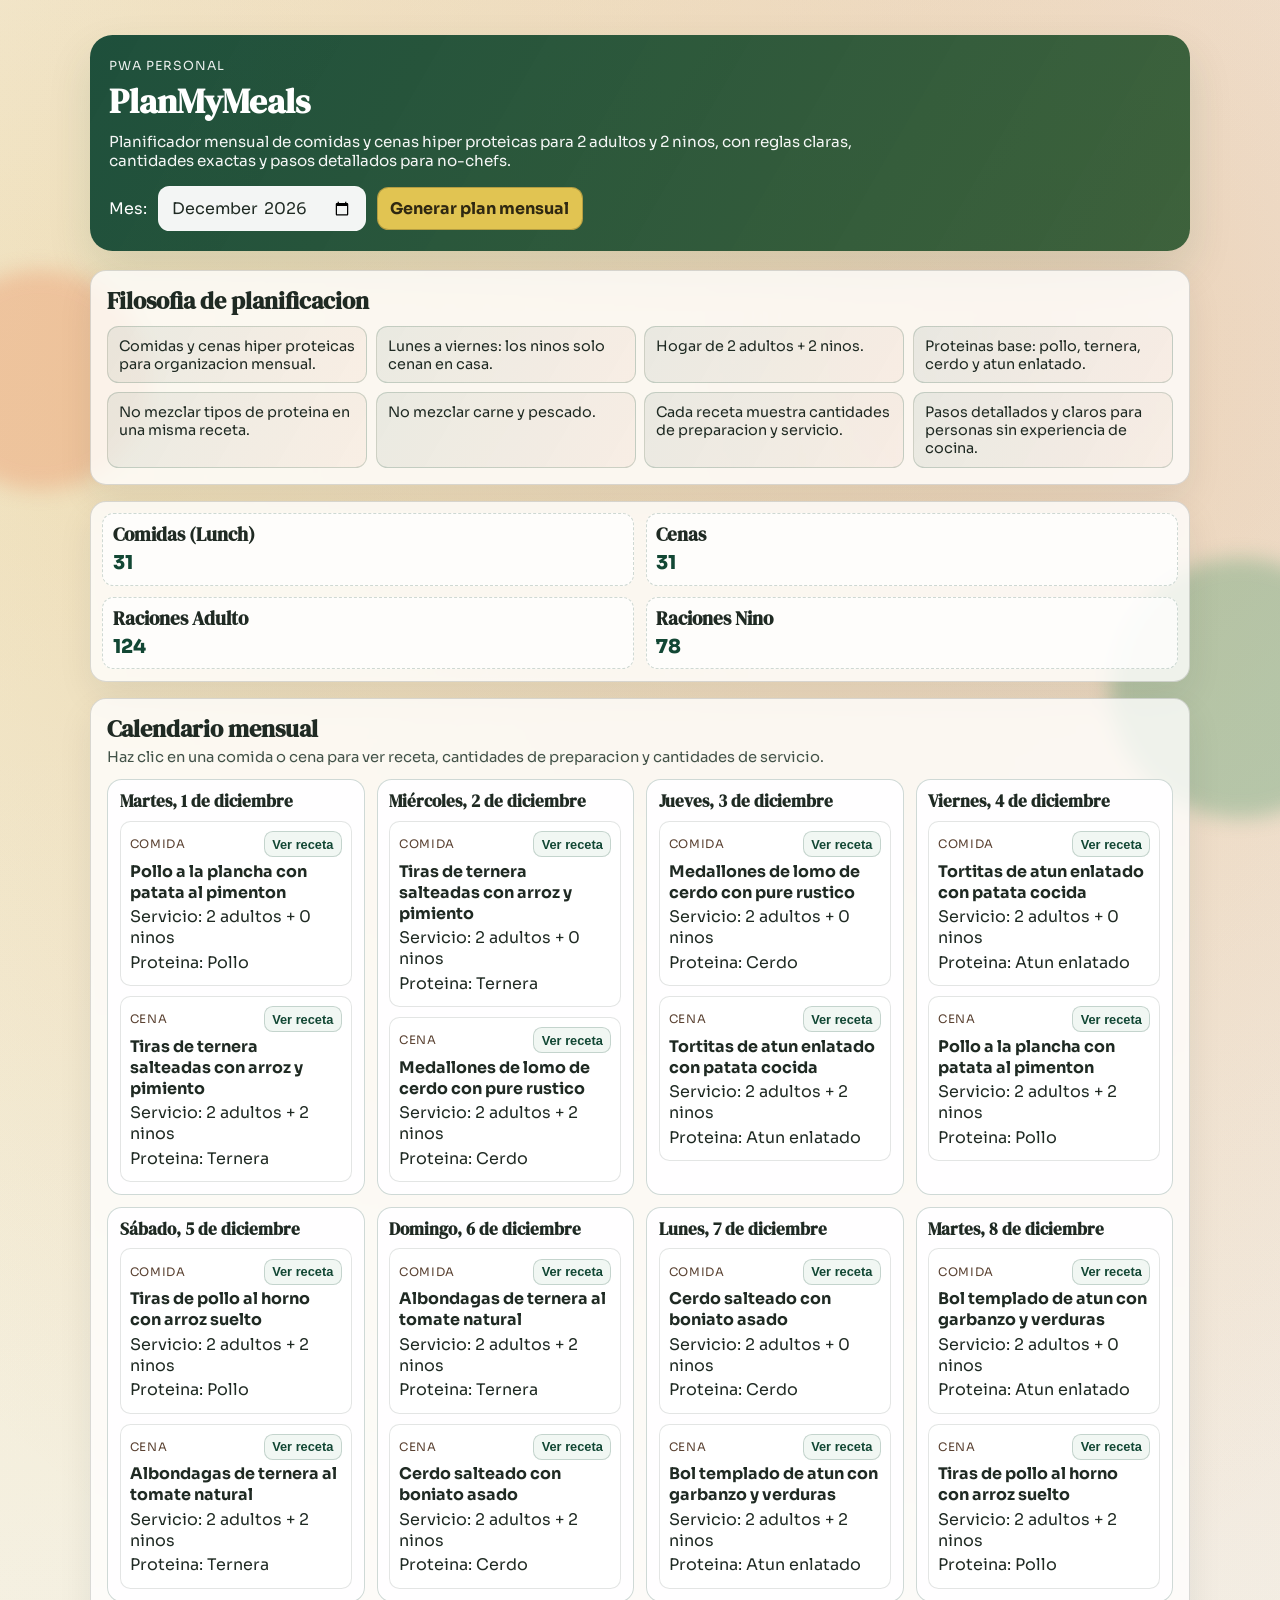
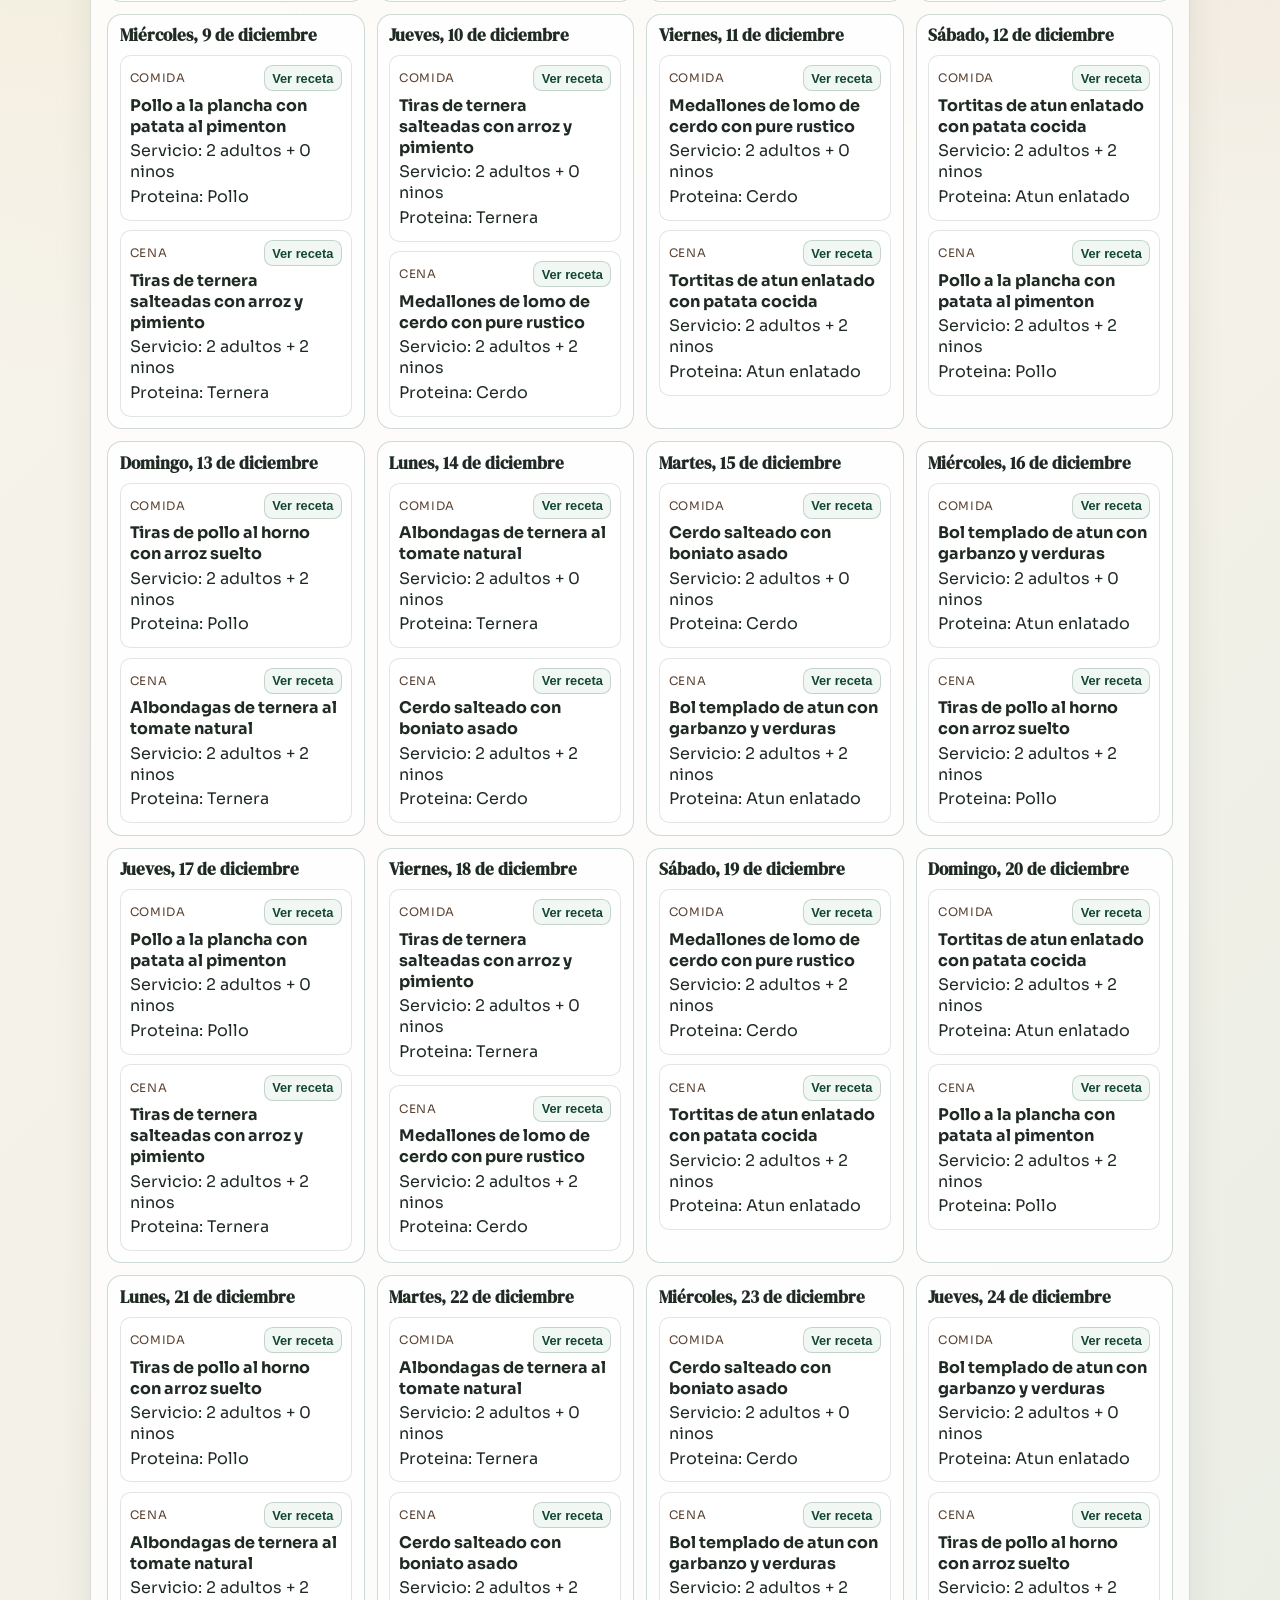
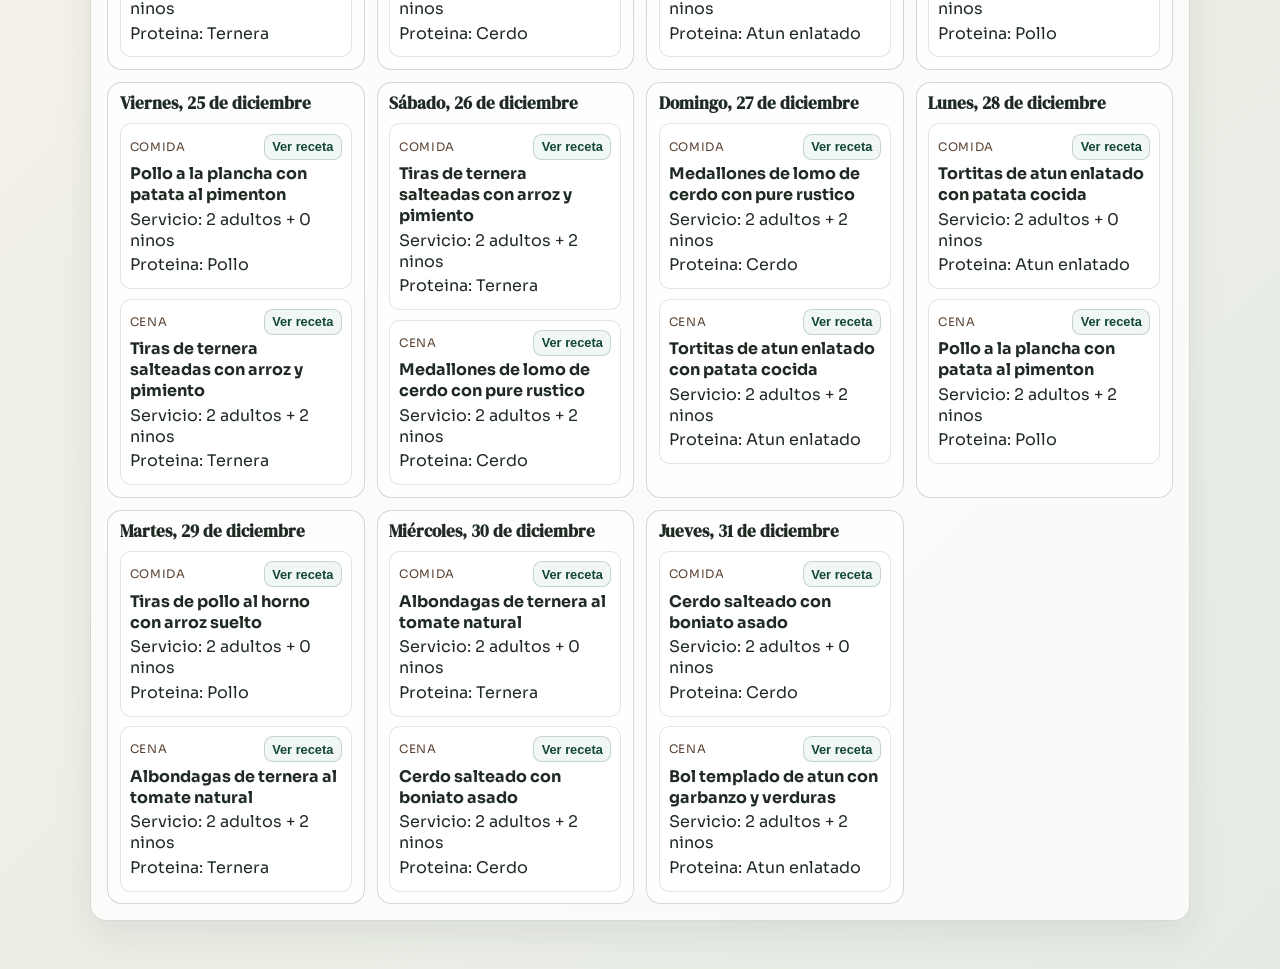
==== index.html @ d3006b4b "Initial commit: PlanMyMeals PWA" ====
<!doctype html>
<html lang="es">
  <head>
    <meta charset="UTF-8" />
    <meta name="viewport" content="width=device-width, initial-scale=1.0" />
    <meta name="theme-color" content="#124734" />
    <meta
      name="description"
      content="PlanMyMeals organiza tus comidas y cenas hiper proteicas del mes para 2 adultos y 2 ninos, con cantidades y pasos faciles de seguir."
    />
    <title>PlanMyMeals</title>
    <link rel="manifest" href="manifest.webmanifest" />
    <link rel="stylesheet" href="styles.css" />
  </head>
  <body>
    <div class="bg-orb orb-1" aria-hidden="true"></div>
    <div class="bg-orb orb-2" aria-hidden="true"></div>

    <header class="hero">
      <p class="eyebrow">PWA Personal</p>
      <h1>PlanMyMeals</h1>
      <p class="hero-subtitle">
        Planificador mensual de comidas y cenas hiper proteicas para 2 adultos y 2 ninos, con reglas claras,
        cantidades exactas y pasos detallados para no-chefs.
      </p>

      <div class="controls" aria-label="Controles de planificacion">
        <label for="monthPicker">Mes:</label>
        <input id="monthPicker" type="month" />
        <button id="generateBtn" type="button">Generar plan mensual</button>
        <button id="installBtn" type="button" class="ghost" hidden>Instalar app</button>
      </div>
    </header>

    <main>
      <section class="philosophy" aria-labelledby="philosophyTitle">
        <h2 id="philosophyTitle">Filosofia de planificacion</h2>
        <div class="pill-grid" id="rulePills"></div>
      </section>

      <section class="stats" aria-label="Resumen del mes">
        <article>
          <h3>Comidas (Lunch)</h3>
          <p id="lunchCount">0</p>
        </article>
        <article>
          <h3>Cenas</h3>
          <p id="dinnerCount">0</p>
        </article>
        <article>
          <h3>Raciones Adulto</h3>
          <p id="adultServings">0</p>
        </article>
        <article>
          <h3>Raciones Nino</h3>
          <p id="kidServings">0</p>
        </article>
      </section>

      <section aria-labelledby="calendarTitle">
        <div class="section-heading">
          <h2 id="calendarTitle">Calendario mensual</h2>
          <p>Haz clic en una comida o cena para ver receta, cantidades de preparacion y cantidades de servicio.</p>
        </div>
        <div id="calendar" class="calendar" role="list"></div>
      </section>
    </main>

    <dialog id="recipeDialog">
      <article>
        <button id="closeDialog" class="close-btn" type="button" aria-label="Cerrar detalle">x</button>
        <p id="dialogMealTag" class="eyebrow"></p>
        <h3 id="dialogTitle"></h3>
        <p id="dialogMeta"></p>

        <section>
          <h4>Cantidades de preparacion</h4>
          <ul id="prepList"></ul>
        </section>

        <section>
          <h4>Cantidades de servicio</h4>
          <ul id="serviceList"></ul>
        </section>

        <section>
          <h4>Procedimiento paso a paso (no-chef friendly)</h4>
          <ol id="stepsList"></ol>
        </section>
      </article>
    </dialog>

    <noscript>Necesitas activar JavaScript para usar PlanMyMeals.</noscript>
    <script src="app.js" defer></script>
  </body>
</html>
---- styles.css ----
@import url("https://fonts.googleapis.com/css2?family=DM+Serif+Display:ital@0;1&family=Sora:wght@400;600;700;800&display=swap");

:root {
  --bg: #f4f1e8;
  --surface: rgba(255, 255, 255, 0.78);
  --ink: #1f2a23;
  --ink-soft: #425248;
  --brand: #124734;
  --brand-2: #c65a26;
  --accent: #e1c452;
  --line: rgba(31, 42, 35, 0.16);
  --shadow: 0 20px 45px rgba(18, 71, 52, 0.12);
}

* {
  box-sizing: border-box;
}

html,
body {
  margin: 0;
  min-height: 100%;
}

body {
  font-family: "Sora", "Segoe UI", sans-serif;
  color: var(--ink);
  background:
    radial-gradient(circle at 10% 10%, rgba(225, 196, 82, 0.26), transparent 40%),
    radial-gradient(circle at 80% 8%, rgba(198, 90, 38, 0.2), transparent 38%),
    linear-gradient(135deg, #f8f5ee 0%, var(--bg) 55%, #e5ece4 100%);
  padding: 2.2rem 1rem 3rem;
}

.bg-orb {
  position: fixed;
  border-radius: 999px;
  filter: blur(10px);
  z-index: -1;
  opacity: 0.35;
  animation: drift 12s ease-in-out infinite alternate;
}

.orb-1 {
  width: 220px;
  height: 220px;
  left: -70px;
  top: 30%;
  background: #ec8c5f;
}

.orb-2 {
  width: 260px;
  height: 260px;
  right: -90px;
  top: 62%;
  background: #4f9a6e;
  animation-delay: 1.5s;
}

@keyframes drift {
  from {
    transform: translateY(-8px) scale(0.98);
  }

  to {
    transform: translateY(8px) scale(1.03);
  }
}

.hero,
main {
  width: min(1100px, 96vw);
  margin: 0 auto;
}

.hero {
  background: linear-gradient(120deg, rgba(18, 71, 52, 0.95), rgba(42, 85, 45, 0.9));
  color: #fff;
  border-radius: 1.4rem;
  padding: 1.4rem 1.2rem 1.2rem;
  box-shadow: var(--shadow);
  transform: translateY(0);
  animation: reveal 550ms ease-out;
}

@keyframes reveal {
  from {
    opacity: 0;
    transform: translateY(10px);
  }

  to {
    opacity: 1;
    transform: translateY(0);
  }
}

.eyebrow {
  font-size: 0.78rem;
  text-transform: uppercase;
  letter-spacing: 0.08em;
  margin: 0 0 0.5rem;
  opacity: 0.9;
}

h1,
h2,
h3,
h4 {
  font-family: "DM Serif Display", Georgia, serif;
  line-height: 1.15;
  margin: 0;
}

h1 {
  font-size: clamp(1.8rem, 2.7vw, 2.7rem);
}

.hero-subtitle {
  max-width: 70ch;
  margin: 0.65rem 0 0;
  color: rgba(255, 255, 255, 0.95);
  font-size: 0.95rem;
}

.controls {
  margin-top: 1rem;
  display: flex;
  flex-wrap: wrap;
  gap: 0.65rem;
  align-items: center;
}

.controls input,
.controls button {
  border-radius: 0.72rem;
  border: 1px solid rgba(255, 255, 255, 0.18);
  padding: 0.65rem 0.8rem;
  font: inherit;
}

.controls input {
  background: rgba(255, 255, 255, 0.95);
  color: var(--ink);
}

button {
  cursor: pointer;
}

.controls button {
  background: var(--accent);
  color: #2f2811;
  border-color: rgba(47, 40, 17, 0.25);
  font-weight: 700;
}

.controls .ghost {
  background: transparent;
  color: #fff;
  border-color: rgba(255, 255, 255, 0.45);
}

main {
  margin-top: 1.2rem;
  display: grid;
  gap: 1rem;
}

.philosophy,
.stats,
section[aria-labelledby="calendarTitle"] {
  background: var(--surface);
  backdrop-filter: blur(2px);
  border: 1px solid var(--line);
  border-radius: 1rem;
  box-shadow: 0 14px 35px rgba(31, 42, 35, 0.08);
}

.philosophy,
section[aria-labelledby="calendarTitle"] {
  padding: 1rem;
}

.pill-grid {
  margin-top: 0.7rem;
  display: grid;
  grid-template-columns: repeat(auto-fit, minmax(210px, 1fr));
  gap: 0.55rem;
}

.rule-pill {
  border: 1px solid rgba(18, 71, 52, 0.18);
  background: linear-gradient(120deg, rgba(18, 71, 52, 0.08), rgba(198, 90, 38, 0.06));
  padding: 0.62rem 0.68rem;
  border-radius: 0.72rem;
  font-size: 0.9rem;
}

.stats {
  padding: 0.7rem;
  display: grid;
  gap: 0.7rem;
  grid-template-columns: repeat(2, minmax(0, 1fr));
}

.stats article {
  border: 1px dashed rgba(18, 71, 52, 0.2);
  border-radius: 0.72rem;
  padding: 0.6rem;
  background: rgba(255, 255, 255, 0.72);
}

.stats p {
  margin: 0.3rem 0 0;
  font-size: 1.2rem;
  font-weight: 800;
  color: var(--brand);
}

.section-heading {
  display: flex;
  flex-direction: column;
  gap: 0.35rem;
  margin-bottom: 0.85rem;
}

.section-heading p {
  margin: 0;
  color: var(--ink-soft);
  font-size: 0.92rem;
}

.calendar {
  display: grid;
  grid-template-columns: repeat(auto-fit, minmax(230px, 1fr));
  gap: 0.75rem;
}

.day-card {
  border: 1px solid rgba(18, 71, 52, 0.2);
  border-radius: 0.92rem;
  padding: 0.72rem;
  background: #fffeff;
  display: flex;
  flex-direction: column;
  gap: 0.6rem;
  animation: reveal 420ms ease-out;
}

.day-title {
  font-size: 1.05rem;
}

.meal-slot {
  border: 1px solid rgba(31, 42, 35, 0.12);
  background: #fff;
  border-radius: 0.66rem;
  padding: 0.58rem;
}

.meal-slot p {
  margin: 0.22rem 0;
}

.meal-slot .slot-top {
  display: flex;
  justify-content: space-between;
  gap: 0.7rem;
  align-items: center;
}

.meal-slot button {
  border: 1px solid rgba(18, 71, 52, 0.2);
  border-radius: 0.55rem;
  padding: 0.28rem 0.46rem;
  background: #f1f7f3;
  color: var(--brand);
  font-weight: 700;
  font-size: 0.8rem;
}

.meal-badge {
  font-size: 0.73rem;
  text-transform: uppercase;
  letter-spacing: 0.05em;
  color: #5a4232;
}

dialog {
  width: min(760px, 94vw);
  border: 1px solid rgba(18, 71, 52, 0.2);
  border-radius: 1rem;
  padding: 0;
  background: #fffefb;
}

dialog::backdrop {
  background: rgba(20, 22, 21, 0.5);
}

dialog article {
  position: relative;
  padding: 1.1rem;
  max-height: 83vh;
  overflow: auto;
}

.close-btn {
  position: absolute;
  right: 0.8rem;
  top: 0.8rem;
  border: 1px solid rgba(18, 71, 52, 0.3);
  border-radius: 999px;
  width: 2rem;
  height: 2rem;
  background: #f4f7f2;
  color: var(--brand);
  font-weight: 700;
}

#dialogMeta {
  color: var(--ink-soft);
  margin-top: 0.5rem;
}

ul,
ol {
  margin: 0.5rem 0 0;
  padding-left: 1.2rem;
}

li {
  margin: 0.3rem 0;
  line-height: 1.35;
}

@media (max-width: 700px) {
  body {
    padding: 1rem 0.7rem 2rem;
  }

  .stats {
    grid-template-columns: 1fr 1fr;
  }

  .controls {
    gap: 0.5rem;
  }

  .controls input,
  .controls button {
    width: 100%;
  }
}
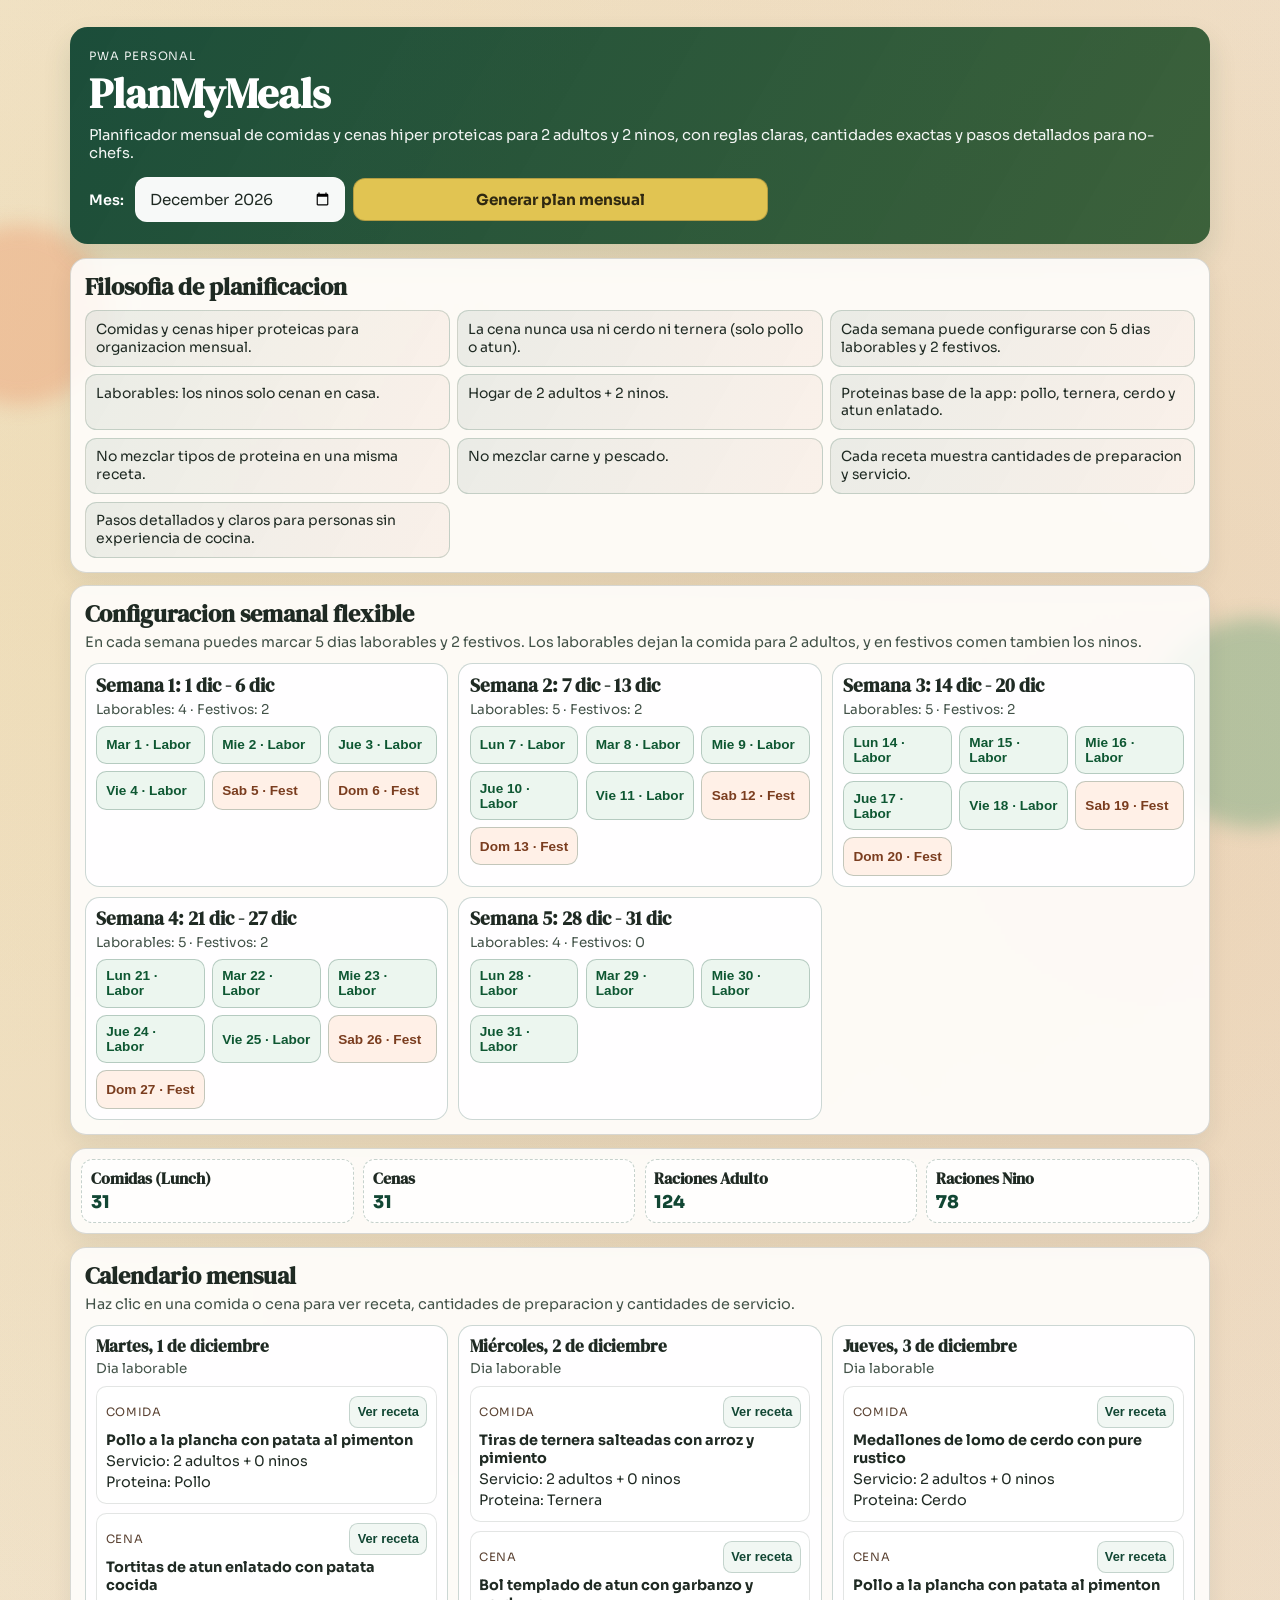
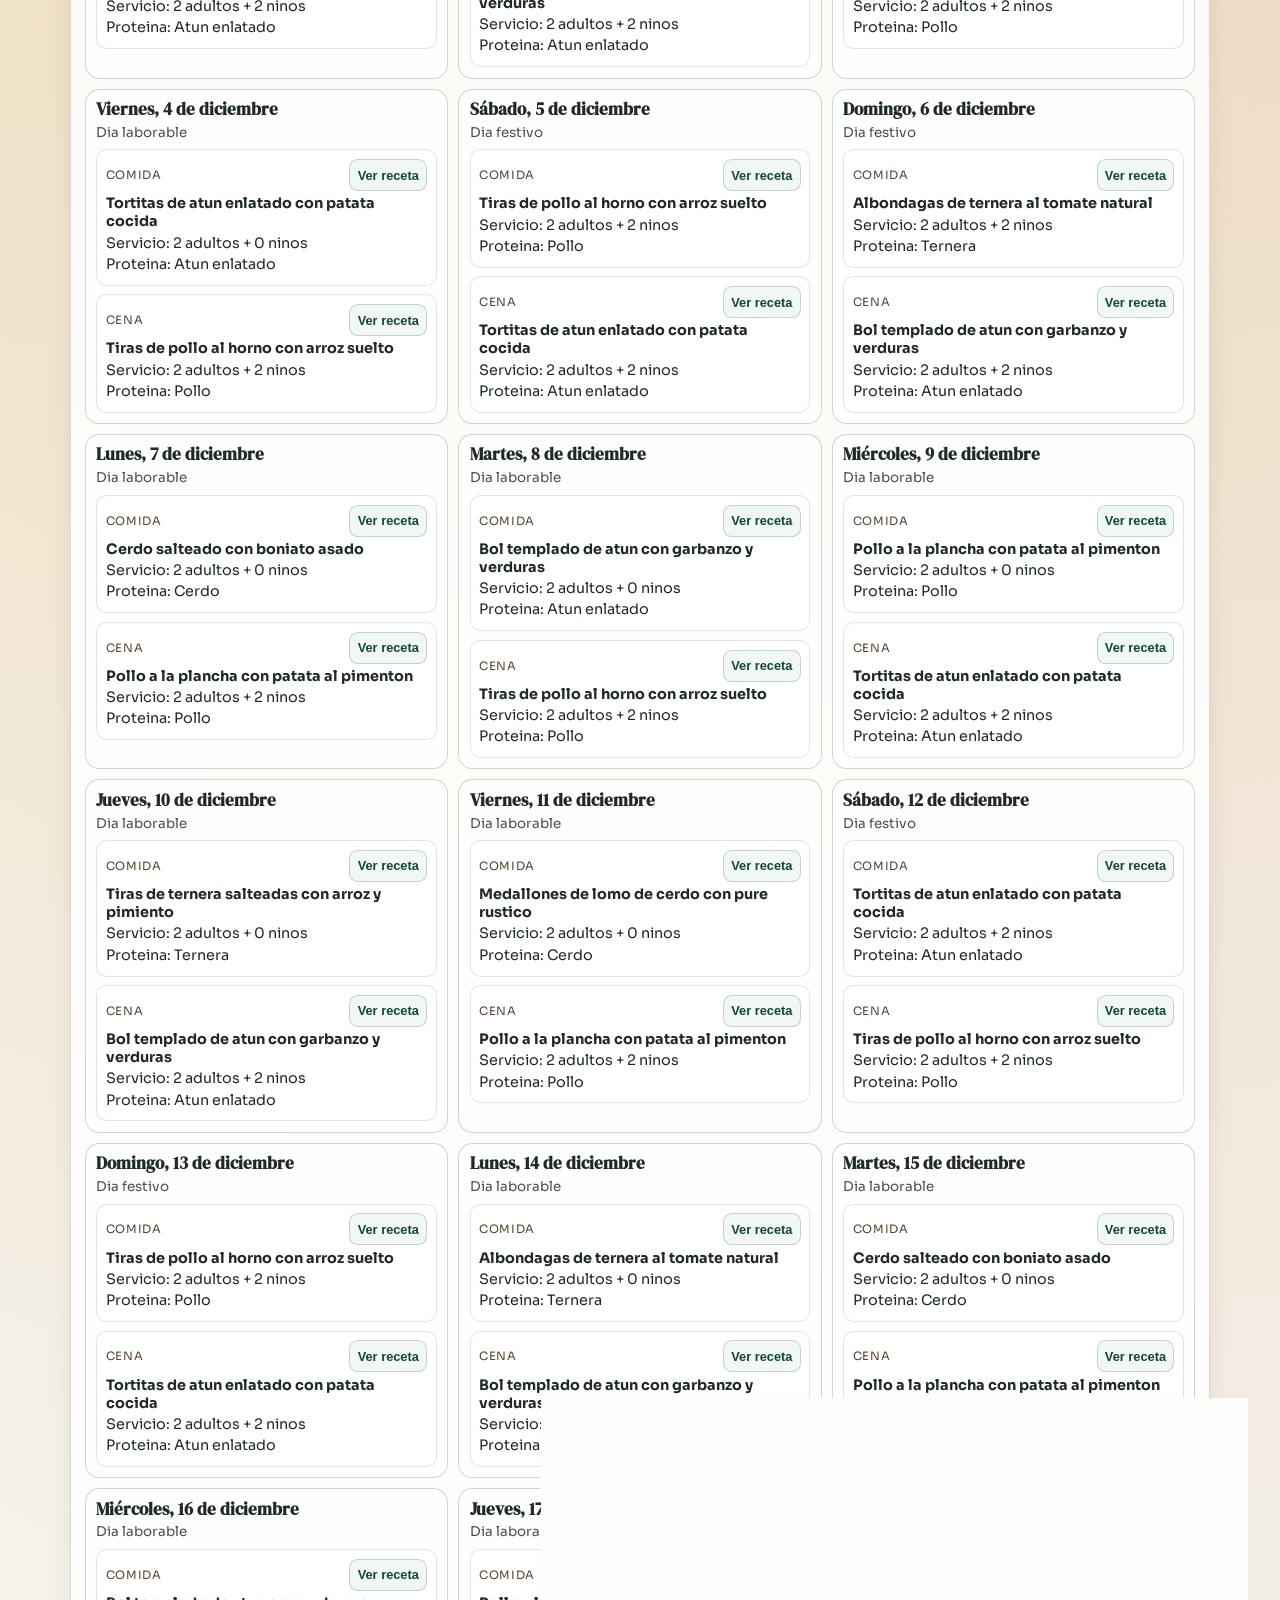
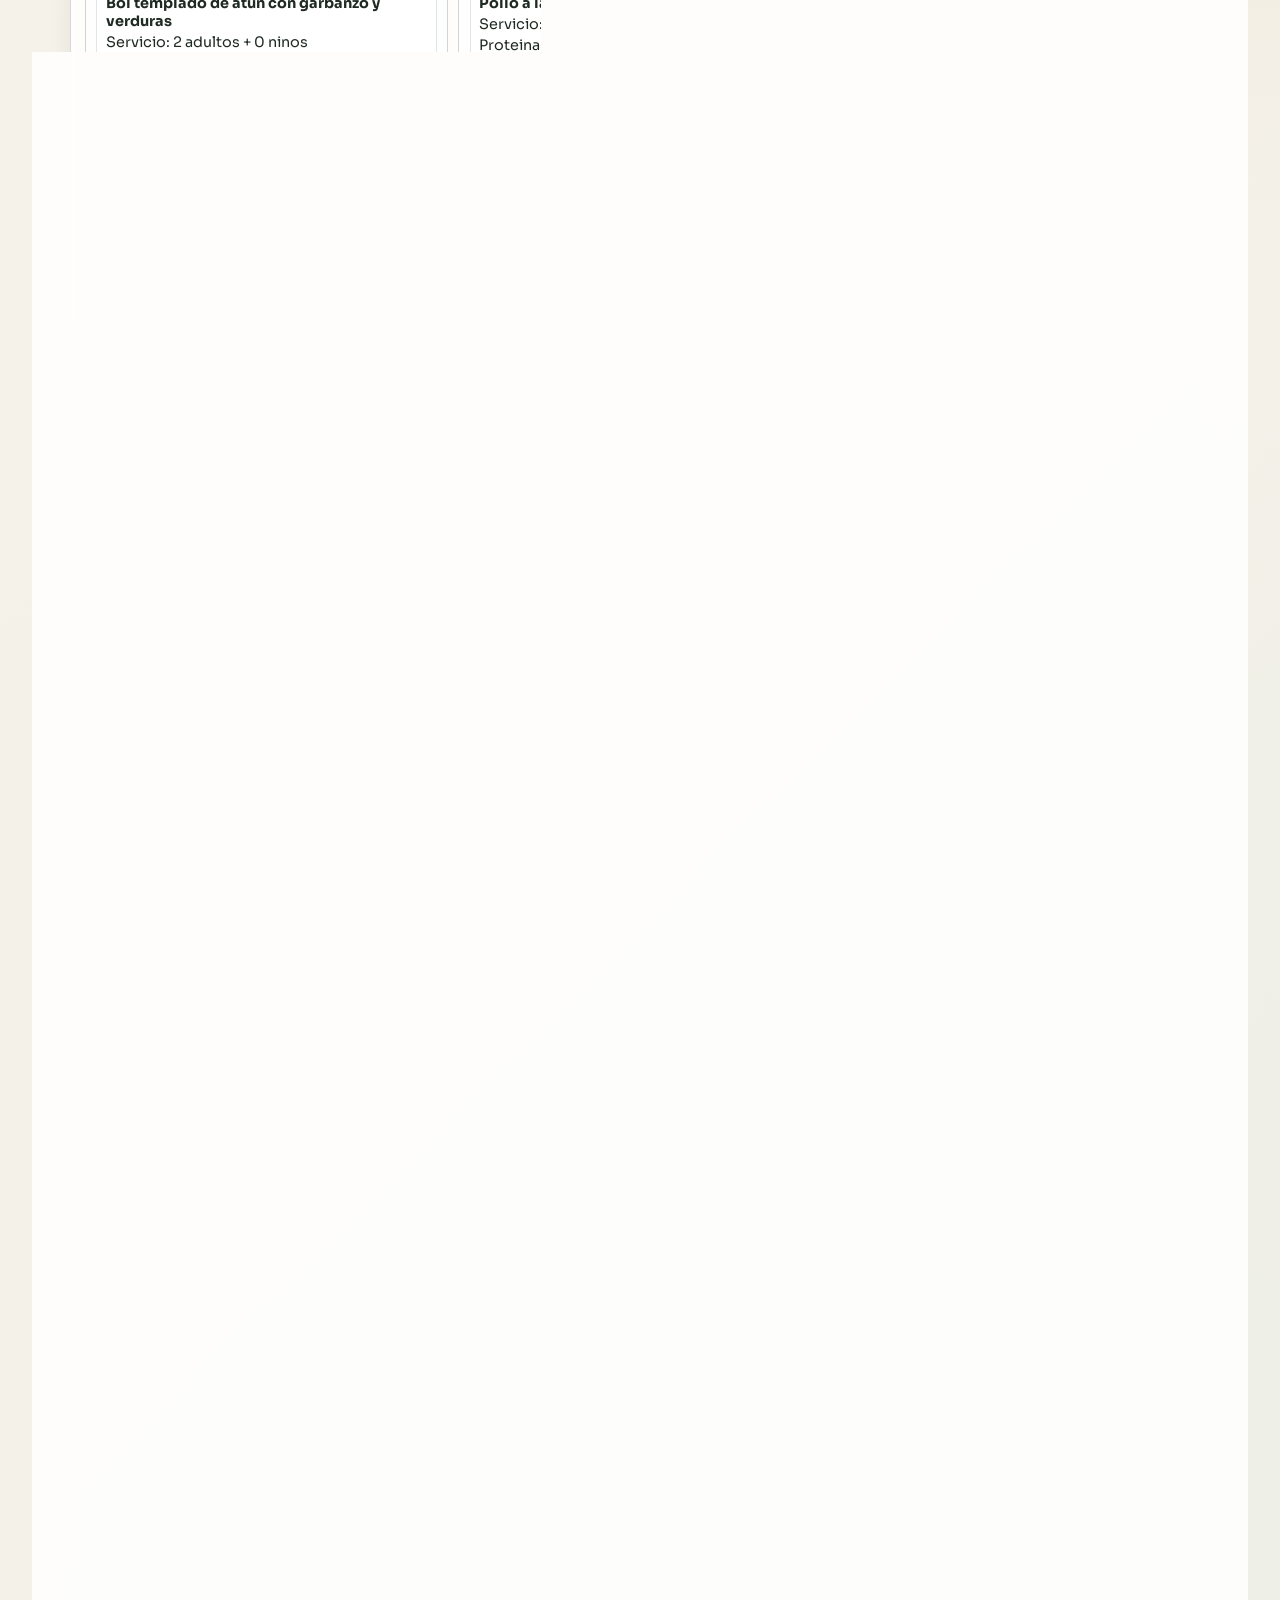
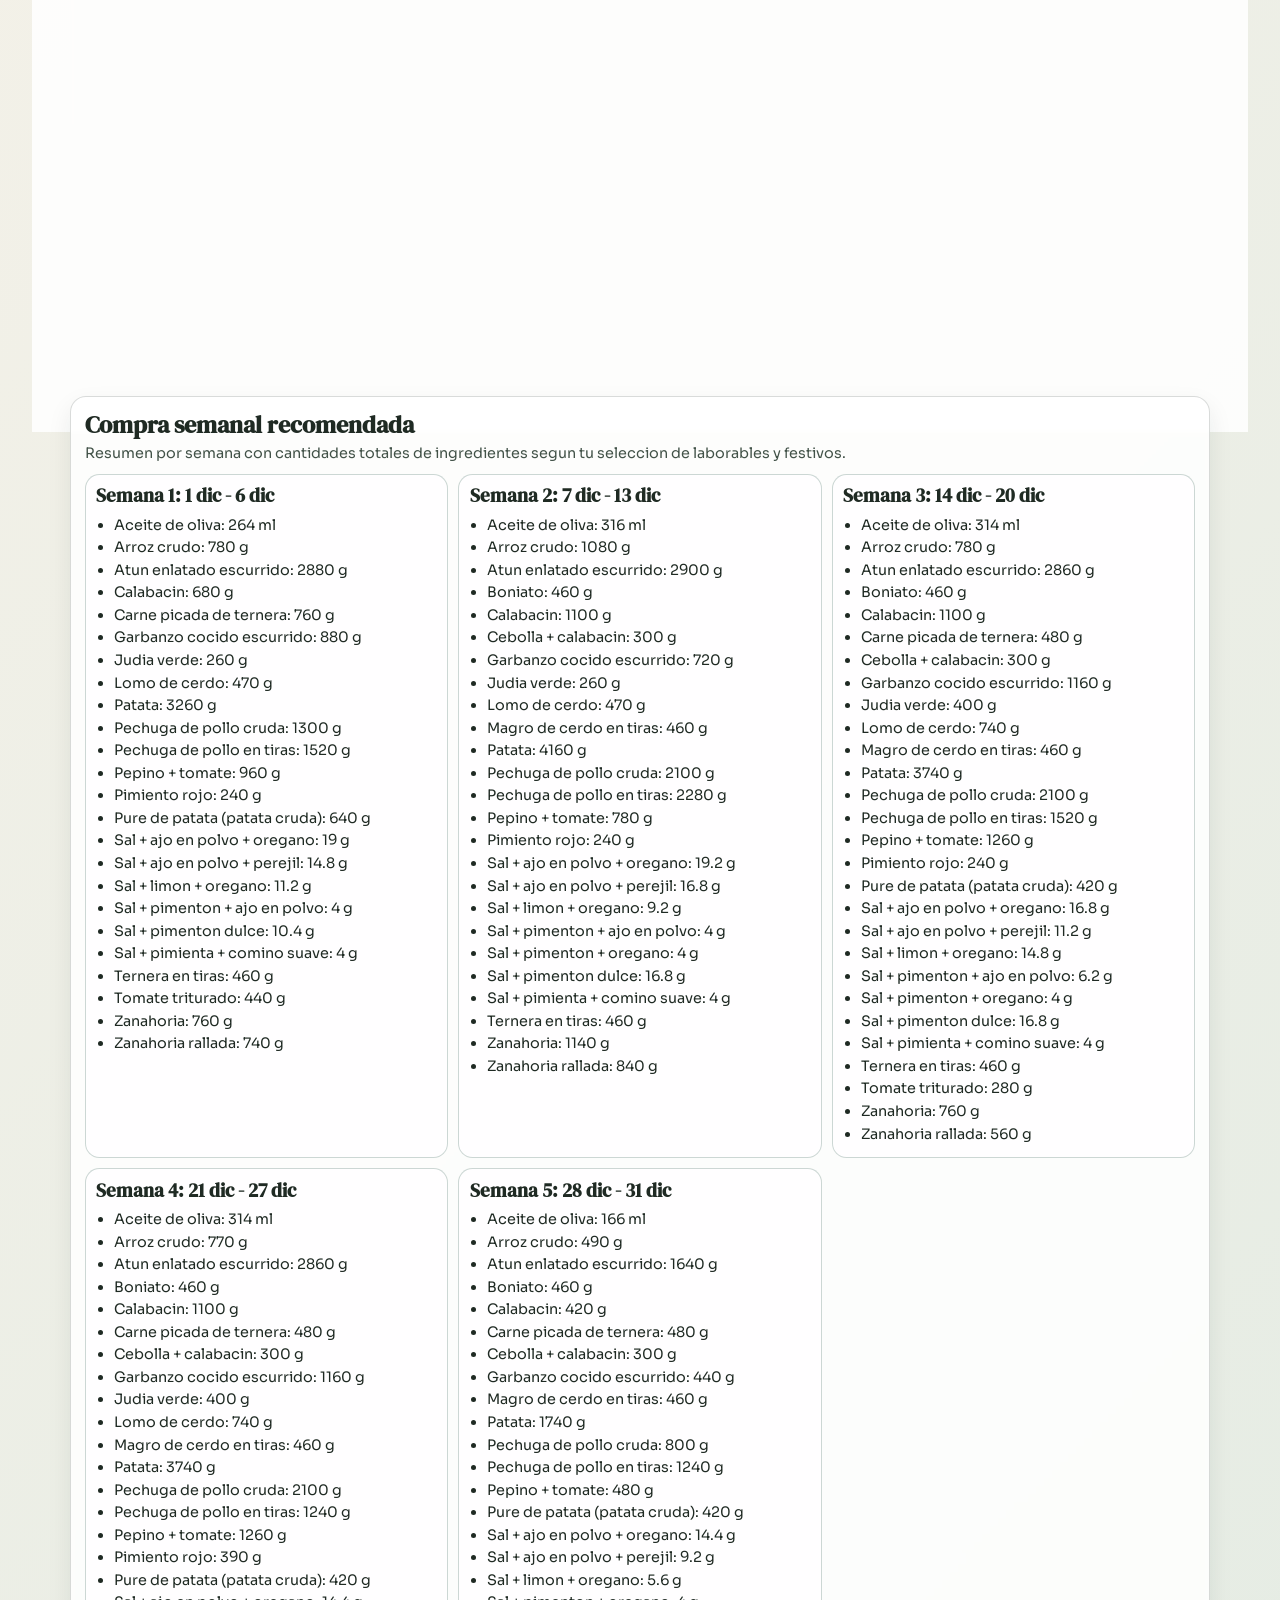
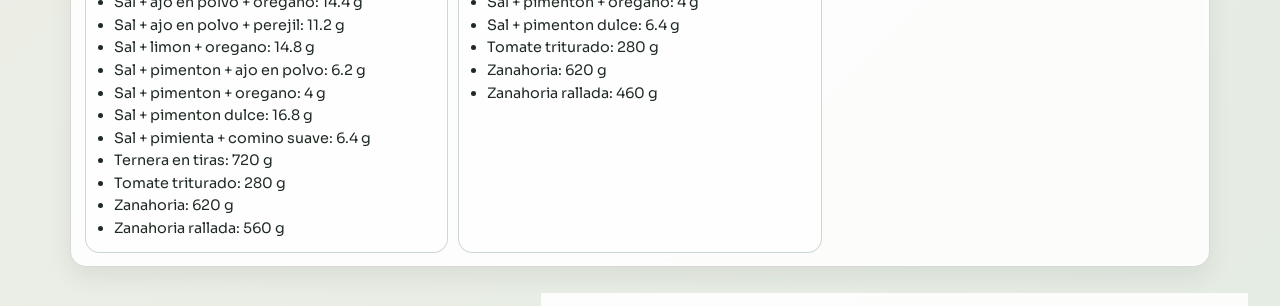
==== commit 22c27d63: "Update planner: dinner restrictions, mobile-first UI, and weekly shopping config" ====
--- a/index.html
+++ b/index.html
@@ -38,6 +38,18 @@
         <div class="pill-grid" id="rulePills"></div>
       </section>
 
+      <section class="week-config" aria-labelledby="weekConfigTitle">
+        <div class="section-heading">
+          <h2 id="weekConfigTitle">Configuracion semanal flexible</h2>
+          <p>
+            En cada semana puedes marcar 5 dias laborables y 2 festivos. Los laborables dejan la comida para
+            2 adultos, y en festivos comen tambien los ninos.
+          </p>
+        </div>
+        <p id="weekConfigWarning" class="warning" hidden></p>
+        <div id="weekConfig" class="week-grid"></div>
+      </section>
+
       <section class="stats" aria-label="Resumen del mes">
         <article>
           <h3>Comidas (Lunch)</h3>
@@ -63,6 +75,16 @@
           <p>Haz clic en una comida o cena para ver receta, cantidades de preparacion y cantidades de servicio.</p>
         </div>
         <div id="calendar" class="calendar" role="list"></div>
+      </section>
+
+      <section class="shopping" aria-labelledby="shoppingTitle">
+        <div class="section-heading">
+          <h2 id="shoppingTitle">Compra semanal recomendada</h2>
+          <p>
+            Resumen por semana con cantidades totales de ingredientes segun tu seleccion de laborables y festivos.
+          </p>
+        </div>
+        <div id="shoppingWeeks" class="shopping-grid"></div>
       </section>
     </main>
 
--- a/styles.css
+++ b/styles.css
@@ -2,14 +2,15 @@
 
 :root {
   --bg: #f4f1e8;
-  --surface: rgba(255, 255, 255, 0.78);
+  --surface: rgba(255, 255, 255, 0.86);
   --ink: #1f2a23;
   --ink-soft: #425248;
   --brand: #124734;
   --brand-2: #c65a26;
   --accent: #e1c452;
-  --line: rgba(31, 42, 35, 0.16);
-  --shadow: 0 20px 45px rgba(18, 71, 52, 0.12);
+  --line: rgba(31, 42, 35, 0.17);
+  --shadow: 0 14px 28px rgba(18, 71, 52, 0.14);
+  --radius: 1rem;
 }
 
 * {
@@ -26,10 +27,10 @@
   font-family: "Sora", "Segoe UI", sans-serif;
   color: var(--ink);
   background:
-    radial-gradient(circle at 10% 10%, rgba(225, 196, 82, 0.26), transparent 40%),
-    radial-gradient(circle at 80% 8%, rgba(198, 90, 38, 0.2), transparent 38%),
-    linear-gradient(135deg, #f8f5ee 0%, var(--bg) 55%, #e5ece4 100%);
-  padding: 2.2rem 1rem 3rem;
+    radial-gradient(circle at 8% 8%, rgba(225, 196, 82, 0.24), transparent 40%),
+    radial-gradient(circle at 90% 12%, rgba(198, 90, 38, 0.18), transparent 44%),
+    linear-gradient(135deg, #f8f5ee 0%, var(--bg) 56%, #e5ece4 100%);
+  padding: 0.7rem 0.65rem 1.2rem;
 }
 
 .bg-orb {
@@ -38,24 +39,24 @@
   filter: blur(10px);
   z-index: -1;
   opacity: 0.35;
-  animation: drift 12s ease-in-out infinite alternate;
+  animation: drift 11s ease-in-out infinite alternate;
 }
 
 .orb-1 {
-  width: 220px;
-  height: 220px;
+  width: 180px;
+  height: 180px;
   left: -70px;
-  top: 30%;
+  top: 25%;
   background: #ec8c5f;
 }
 
 .orb-2 {
-  width: 260px;
-  height: 260px;
-  right: -90px;
-  top: 62%;
+  width: 210px;
+  height: 210px;
+  right: -80px;
+  bottom: 8%;
   background: #4f9a6e;
-  animation-delay: 1.5s;
+  animation-delay: 1.2s;
 }
 
 @keyframes drift {
@@ -70,24 +71,23 @@
 
 .hero,
 main {
-  width: min(1100px, 96vw);
+  width: min(1140px, 100%);
   margin: 0 auto;
 }
 
 .hero {
-  background: linear-gradient(120deg, rgba(18, 71, 52, 0.95), rgba(42, 85, 45, 0.9));
+  background: linear-gradient(120deg, rgba(18, 71, 52, 0.96), rgba(42, 85, 45, 0.91));
   color: #fff;
-  border-radius: 1.4rem;
-  padding: 1.4rem 1.2rem 1.2rem;
+  border-radius: 1.1rem;
+  padding: 1rem 0.85rem;
   box-shadow: var(--shadow);
-  transform: translateY(0);
-  animation: reveal 550ms ease-out;
+  animation: reveal 460ms ease-out;
 }
 
 @keyframes reveal {
   from {
     opacity: 0;
-    transform: translateY(10px);
+    transform: translateY(8px);
   }
 
   to {
@@ -97,10 +97,10 @@
 }
 
 .eyebrow {
-  font-size: 0.78rem;
+  font-size: 0.72rem;
   text-transform: uppercase;
   letter-spacing: 0.08em;
-  margin: 0 0 0.5rem;
+  margin: 0 0 0.45rem;
   opacity: 0.9;
 }
 
@@ -114,34 +114,40 @@
 }
 
 h1 {
-  font-size: clamp(1.8rem, 2.7vw, 2.7rem);
+  font-size: clamp(1.8rem, 8vw, 2.6rem);
 }
 
 .hero-subtitle {
-  max-width: 70ch;
-  margin: 0.65rem 0 0;
+  margin: 0.52rem 0 0;
   color: rgba(255, 255, 255, 0.95);
-  font-size: 0.95rem;
+  font-size: 0.92rem;
 }
 
 .controls {
-  margin-top: 1rem;
-  display: flex;
-  flex-wrap: wrap;
-  gap: 0.65rem;
-  align-items: center;
+  margin-top: 0.95rem;
+  display: grid;
+  grid-template-columns: 1fr;
+  gap: 0.5rem;
+}
+
+.controls label {
+  font-weight: 600;
+  font-size: 0.9rem;
 }
 
 .controls input,
 .controls button {
-  border-radius: 0.72rem;
-  border: 1px solid rgba(255, 255, 255, 0.18);
-  padding: 0.65rem 0.8rem;
+  width: 100%;
+  min-height: 2.8rem;
+  border-radius: 0.75rem;
+  border: 1px solid rgba(255, 255, 255, 0.2);
+  padding: 0.68rem 0.78rem;
   font: inherit;
+  font-size: 0.95rem;
 }
 
 .controls input {
-  background: rgba(255, 255, 255, 0.95);
+  background: rgba(255, 255, 255, 0.97);
   color: var(--ink);
 }
 
@@ -163,58 +169,67 @@
 }
 
 main {
-  margin-top: 1.2rem;
-  display: grid;
-  gap: 1rem;
+  margin-top: 0.9rem;
+  display: grid;
+  gap: 0.8rem;
 }
 
 .philosophy,
 .stats,
+.week-config,
+.shopping,
 section[aria-labelledby="calendarTitle"] {
   background: var(--surface);
   backdrop-filter: blur(2px);
   border: 1px solid var(--line);
-  border-radius: 1rem;
-  box-shadow: 0 14px 35px rgba(31, 42, 35, 0.08);
+  border-radius: var(--radius);
+  box-shadow: 0 10px 25px rgba(31, 42, 35, 0.08);
 }
 
 .philosophy,
+.week-config,
+.shopping,
 section[aria-labelledby="calendarTitle"] {
-  padding: 1rem;
+  padding: 0.85rem;
 }
 
 .pill-grid {
-  margin-top: 0.7rem;
-  display: grid;
-  grid-template-columns: repeat(auto-fit, minmax(210px, 1fr));
-  gap: 0.55rem;
+  margin-top: 0.64rem;
+  display: grid;
+  grid-template-columns: 1fr;
+  gap: 0.48rem;
 }
 
 .rule-pill {
   border: 1px solid rgba(18, 71, 52, 0.18);
   background: linear-gradient(120deg, rgba(18, 71, 52, 0.08), rgba(198, 90, 38, 0.06));
-  padding: 0.62rem 0.68rem;
+  padding: 0.58rem 0.62rem;
   border-radius: 0.72rem;
-  font-size: 0.9rem;
+  font-size: 0.87rem;
+  line-height: 1.28;
 }
 
 .stats {
-  padding: 0.7rem;
-  display: grid;
-  gap: 0.7rem;
+  padding: 0.65rem;
+  display: grid;
+  gap: 0.58rem;
   grid-template-columns: repeat(2, minmax(0, 1fr));
 }
 
 .stats article {
-  border: 1px dashed rgba(18, 71, 52, 0.2);
+  border: 1px dashed rgba(18, 71, 52, 0.24);
   border-radius: 0.72rem;
-  padding: 0.6rem;
-  background: rgba(255, 255, 255, 0.72);
+  padding: 0.55rem;
+  background: rgba(255, 255, 255, 0.74);
+}
+
+.stats h3 {
+  font-size: 1rem;
 }
 
 .stats p {
-  margin: 0.3rem 0 0;
-  font-size: 1.2rem;
+  margin: 0.25rem 0 0;
+  font-size: 1.1rem;
   font-weight: 800;
   color: var(--brand);
 }
@@ -222,31 +237,87 @@
 .section-heading {
   display: flex;
   flex-direction: column;
-  gap: 0.35rem;
-  margin-bottom: 0.85rem;
+  gap: 0.36rem;
+  margin-bottom: 0.75rem;
 }
 
 .section-heading p {
   margin: 0;
   color: var(--ink-soft);
-  font-size: 0.92rem;
-}
-
+  font-size: 0.9rem;
+}
+
+.warning {
+  margin: 0 0 0.65rem;
+  padding: 0.58rem 0.6rem;
+  border: 1px solid rgba(198, 90, 38, 0.4);
+  border-radius: 0.65rem;
+  color: #7b3211;
+  background: rgba(253, 232, 222, 0.92);
+  font-size: 0.86rem;
+}
+
+.week-grid,
+.shopping-grid,
 .calendar {
   display: grid;
-  grid-template-columns: repeat(auto-fit, minmax(230px, 1fr));
-  gap: 0.75rem;
-}
-
+  grid-template-columns: 1fr;
+  gap: 0.62rem;
+}
+
+.week-card,
+.shopping-card,
 .day-card {
-  border: 1px solid rgba(18, 71, 52, 0.2);
-  border-radius: 0.92rem;
-  padding: 0.72rem;
+  border: 1px solid rgba(18, 71, 52, 0.21);
+  border-radius: 0.9rem;
+  padding: 0.65rem;
   background: #fffeff;
-  display: flex;
-  flex-direction: column;
-  gap: 0.6rem;
-  animation: reveal 420ms ease-out;
+  animation: reveal 380ms ease-out;
+}
+
+.week-status,
+.day-type {
+  margin: 0.28rem 0 0.5rem;
+  color: var(--ink-soft);
+  font-size: 0.84rem;
+}
+
+.day-toggle-wrap {
+  display: grid;
+  grid-template-columns: 1fr;
+  gap: 0.44rem;
+}
+
+.day-chip {
+  min-height: 2.4rem;
+  width: 100%;
+  border-radius: 0.65rem;
+  border: 1px solid rgba(18, 71, 52, 0.25);
+  font-weight: 700;
+  font-size: 0.85rem;
+  text-align: left;
+  padding: 0.52rem 0.58rem;
+}
+
+.day-chip.labor {
+  background: #ecf6ef;
+  color: #0e5732;
+}
+
+.day-chip.fest {
+  background: #fff0e7;
+  color: #7a3d1f;
+}
+
+.shopping-card ul {
+  margin: 0.55rem 0 0;
+  padding-left: 1.1rem;
+}
+
+.shopping-card li {
+  margin: 0.24rem 0;
+  line-height: 1.3;
+  font-size: 0.9rem;
 }
 
 .day-title {
@@ -254,27 +325,30 @@
 }
 
 .meal-slot {
+  margin-top: 0.54rem;
   border: 1px solid rgba(31, 42, 35, 0.12);
   background: #fff;
-  border-radius: 0.66rem;
-  padding: 0.58rem;
+  border-radius: 0.65rem;
+  padding: 0.55rem;
 }
 
 .meal-slot p {
-  margin: 0.22rem 0;
-}
-
-.meal-slot .slot-top {
+  margin: 0.2rem 0;
+  font-size: 0.9rem;
+}
+
+.slot-top {
   display: flex;
   justify-content: space-between;
-  gap: 0.7rem;
+  gap: 0.6rem;
   align-items: center;
 }
 
 .meal-slot button {
+  min-height: 2rem;
   border: 1px solid rgba(18, 71, 52, 0.2);
   border-radius: 0.55rem;
-  padding: 0.28rem 0.46rem;
+  padding: 0.26rem 0.45rem;
   background: #f1f7f3;
   color: var(--brand);
   font-weight: 700;
@@ -282,14 +356,14 @@
 }
 
 .meal-badge {
-  font-size: 0.73rem;
+  font-size: 0.72rem;
   text-transform: uppercase;
   letter-spacing: 0.05em;
   color: #5a4232;
 }
 
 dialog {
-  width: min(760px, 94vw);
+  width: min(760px, 96vw);
   border: 1px solid rgba(18, 71, 52, 0.2);
   border-radius: 1rem;
   padding: 0;
@@ -302,15 +376,15 @@
 
 dialog article {
   position: relative;
-  padding: 1.1rem;
-  max-height: 83vh;
+  padding: 0.95rem;
+  max-height: 84vh;
   overflow: auto;
 }
 
 .close-btn {
   position: absolute;
-  right: 0.8rem;
-  top: 0.8rem;
+  right: 0.7rem;
+  top: 0.7rem;
   border: 1px solid rgba(18, 71, 52, 0.3);
   border-radius: 999px;
   width: 2rem;
@@ -322,7 +396,7 @@
 
 #dialogMeta {
   color: var(--ink-soft);
-  margin-top: 0.5rem;
+  margin-top: 0.45rem;
 }
 
 ul,
@@ -336,21 +410,62 @@
   line-height: 1.35;
 }
 
-@media (max-width: 700px) {
+@media (min-width: 720px) {
   body {
-    padding: 1rem 0.7rem 2rem;
-  }
-
-  .stats {
-    grid-template-columns: 1fr 1fr;
+    padding: 1.2rem 1rem 2rem;
+  }
+
+  .hero {
+    padding: 1.2rem 1rem;
   }
 
   .controls {
-    gap: 0.5rem;
+    grid-template-columns: auto minmax(160px, 210px) 1fr 1fr;
+    align-items: center;
+  }
+
+  .controls label {
+    margin-right: 0.2rem;
   }
 
   .controls input,
   .controls button {
-    width: 100%;
-  }
-}
+    min-height: 2.6rem;
+  }
+
+  .stats {
+    grid-template-columns: repeat(4, minmax(0, 1fr));
+  }
+
+  .pill-grid,
+  .week-grid,
+  .shopping-grid,
+  .calendar {
+    grid-template-columns: repeat(2, minmax(0, 1fr));
+  }
+
+  .day-toggle-wrap {
+    grid-template-columns: repeat(2, minmax(0, 1fr));
+  }
+}
+
+@media (min-width: 1024px) {
+  body {
+    padding: 1.7rem 1.2rem 2.4rem;
+  }
+
+  .hero {
+    padding: 1.35rem 1.2rem;
+  }
+
+  .pill-grid,
+  .week-grid,
+  .shopping-grid,
+  .calendar {
+    grid-template-columns: repeat(3, minmax(0, 1fr));
+  }
+
+  .day-toggle-wrap {
+    grid-template-columns: repeat(3, minmax(0, 1fr));
+  }
+}
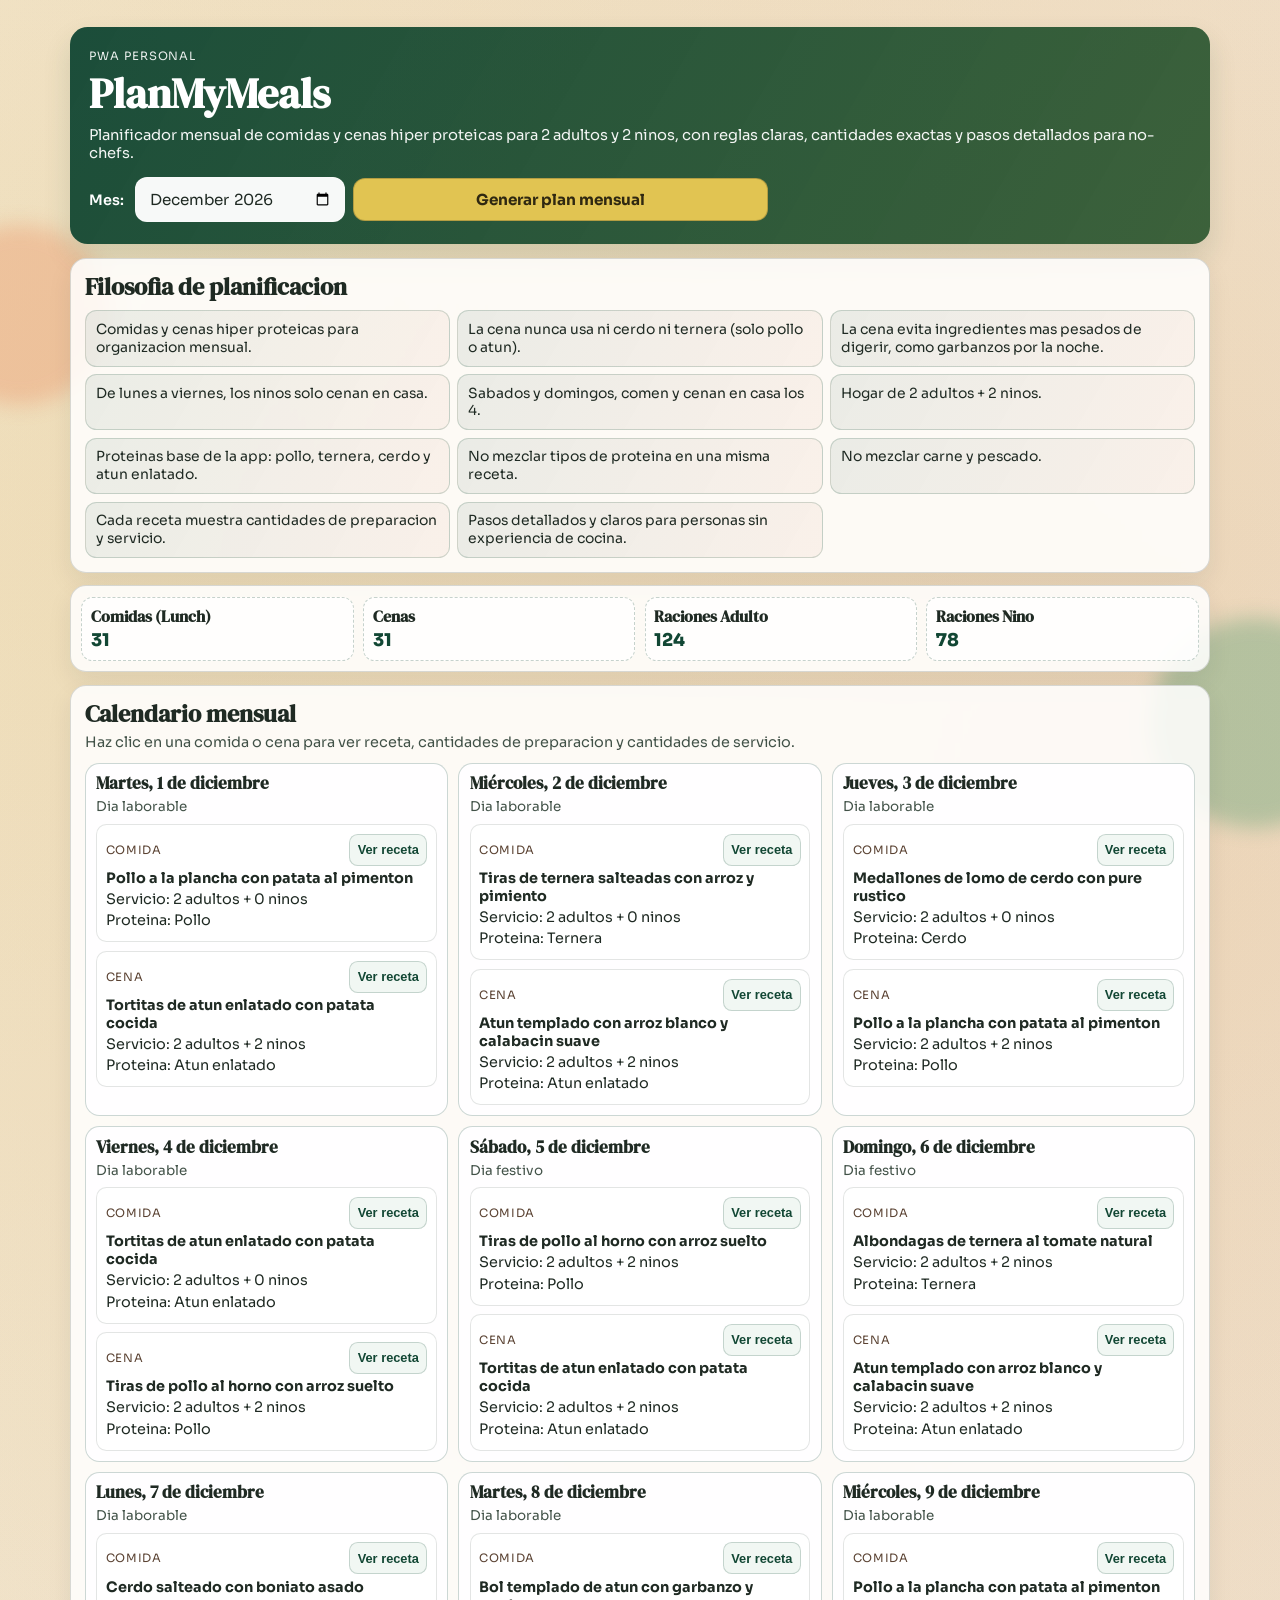
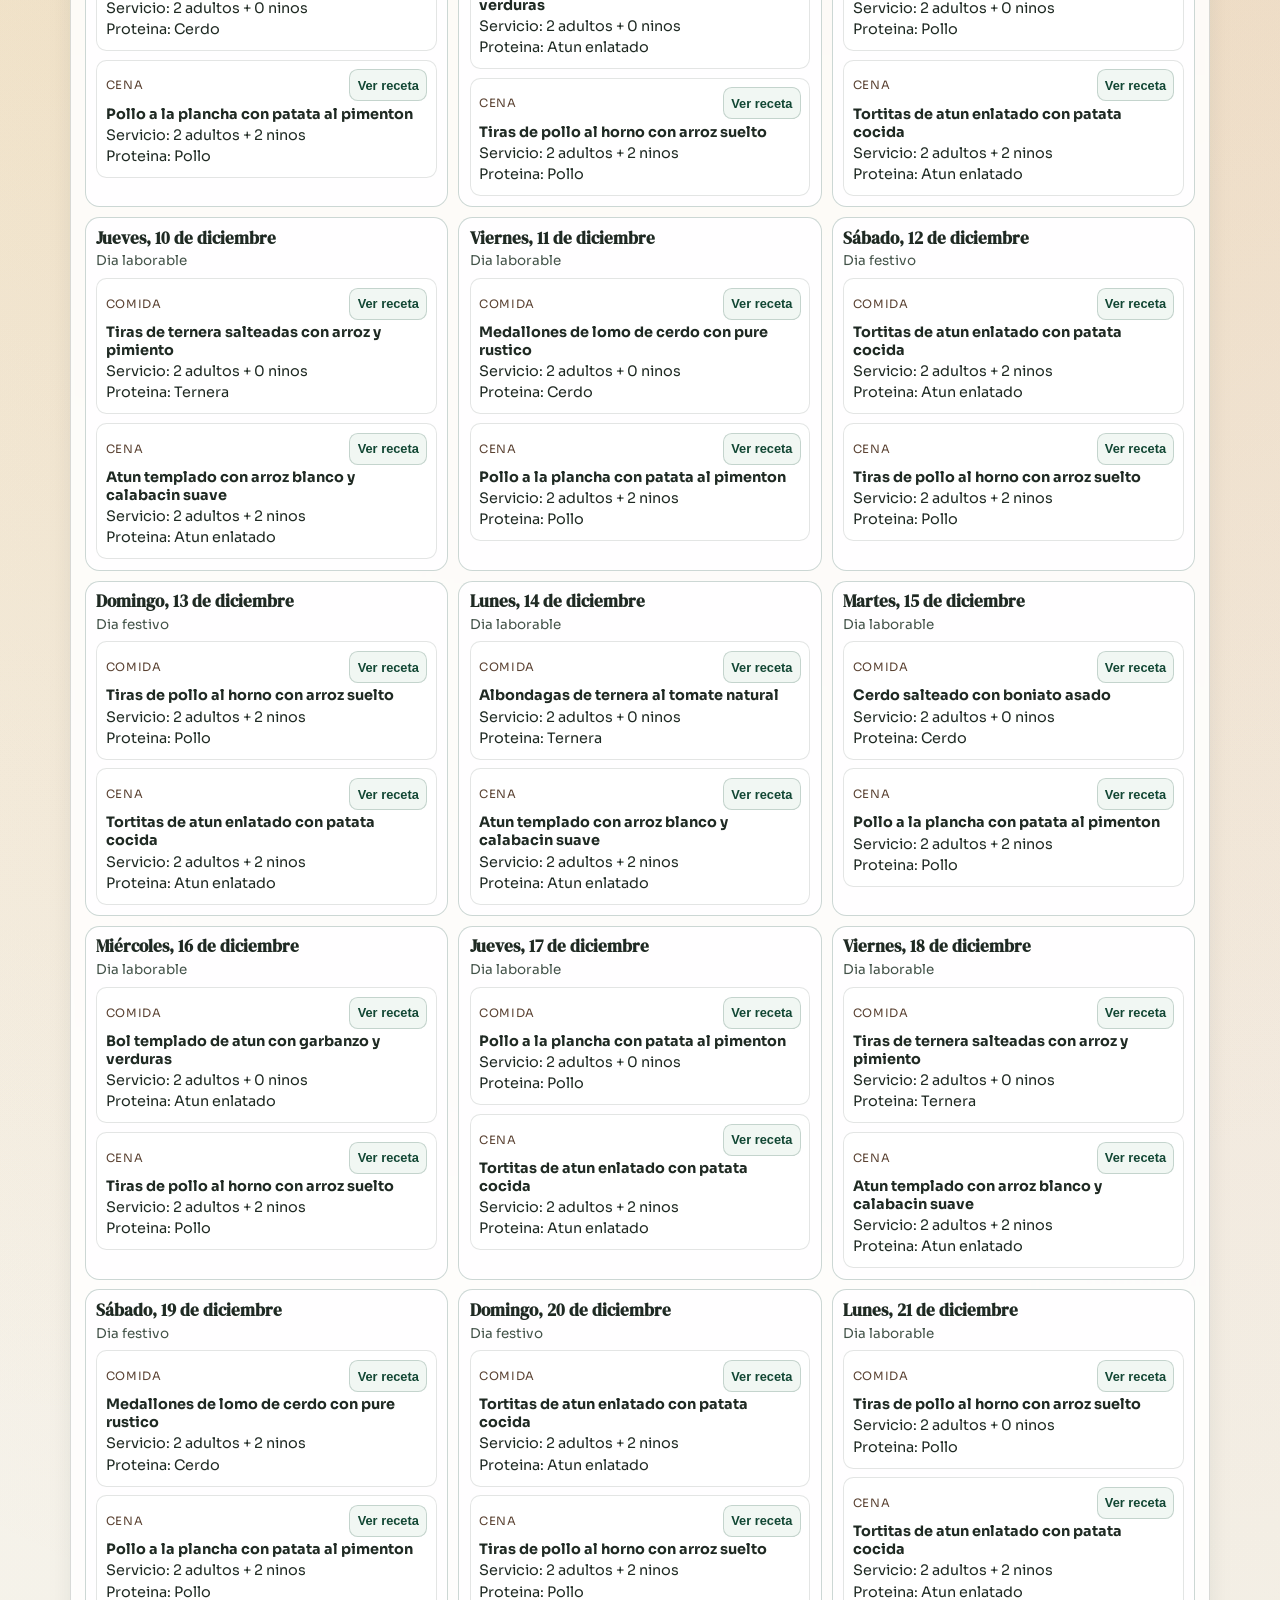
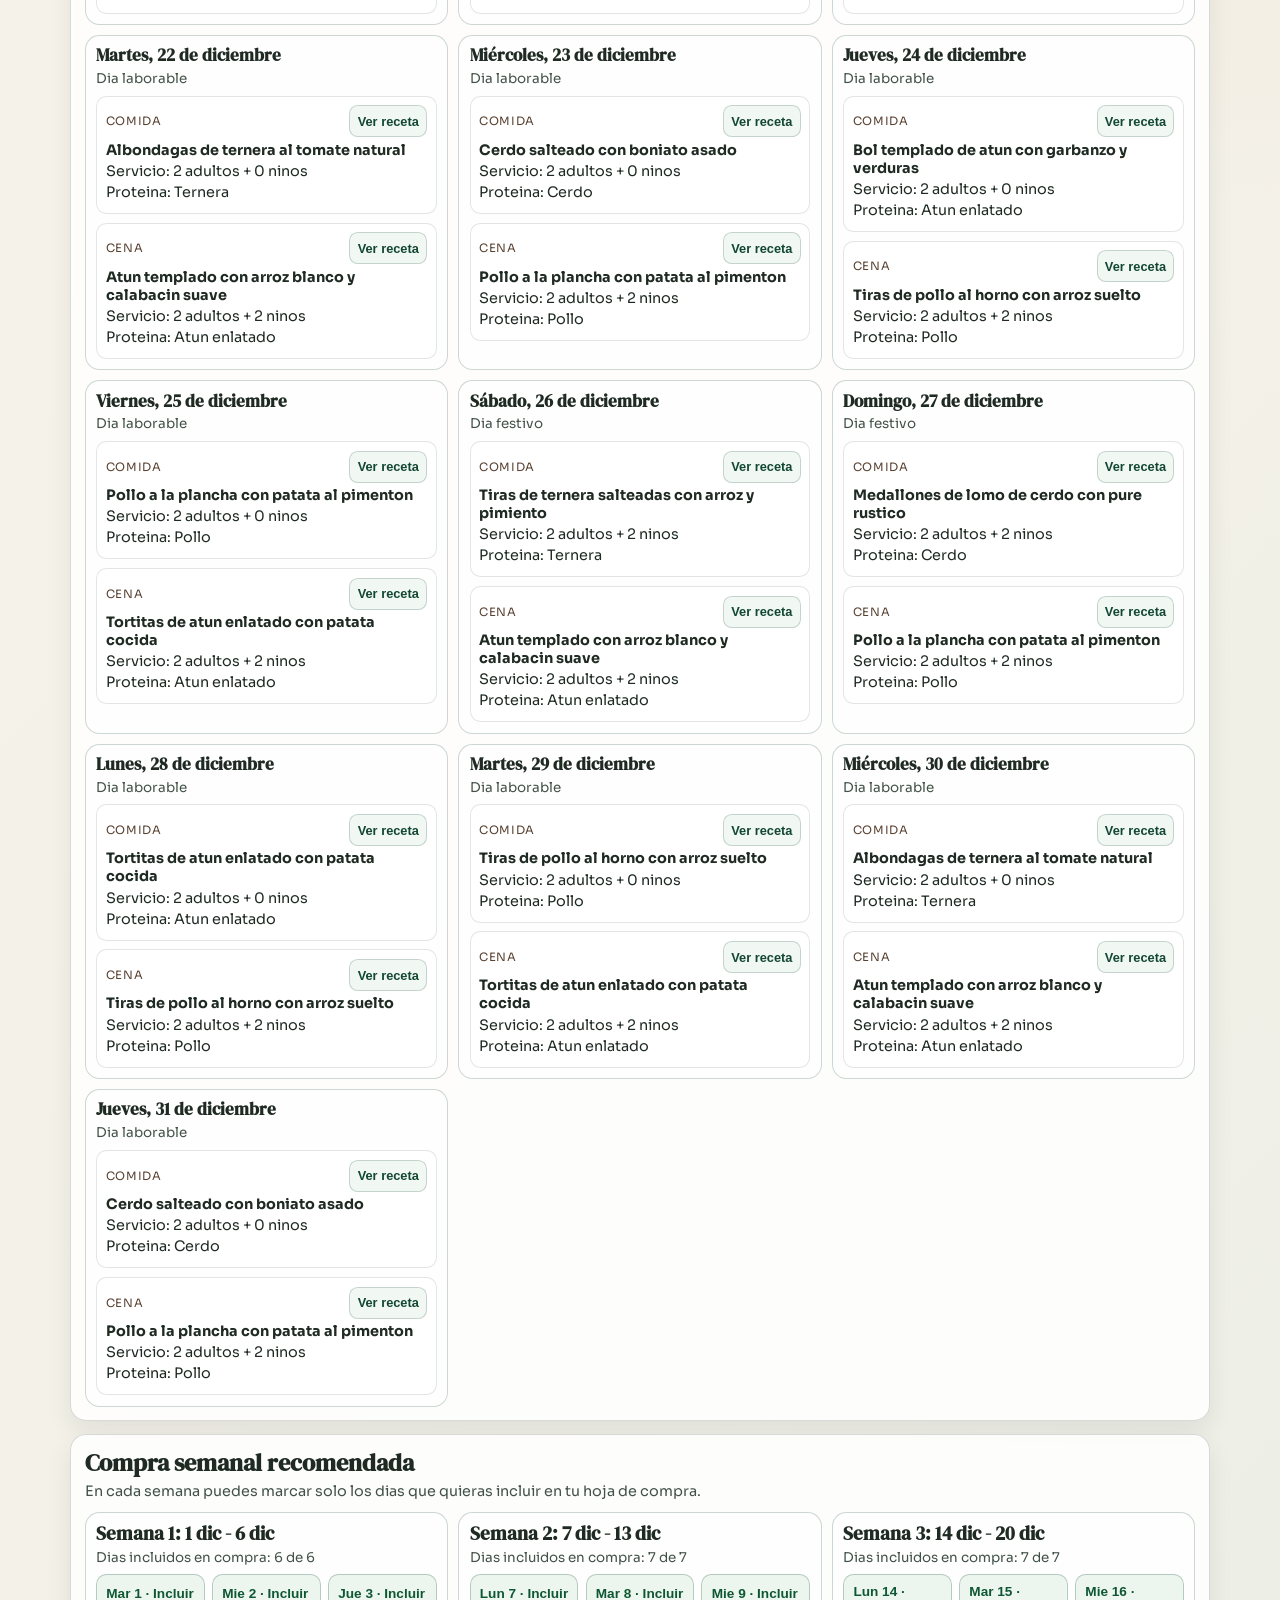
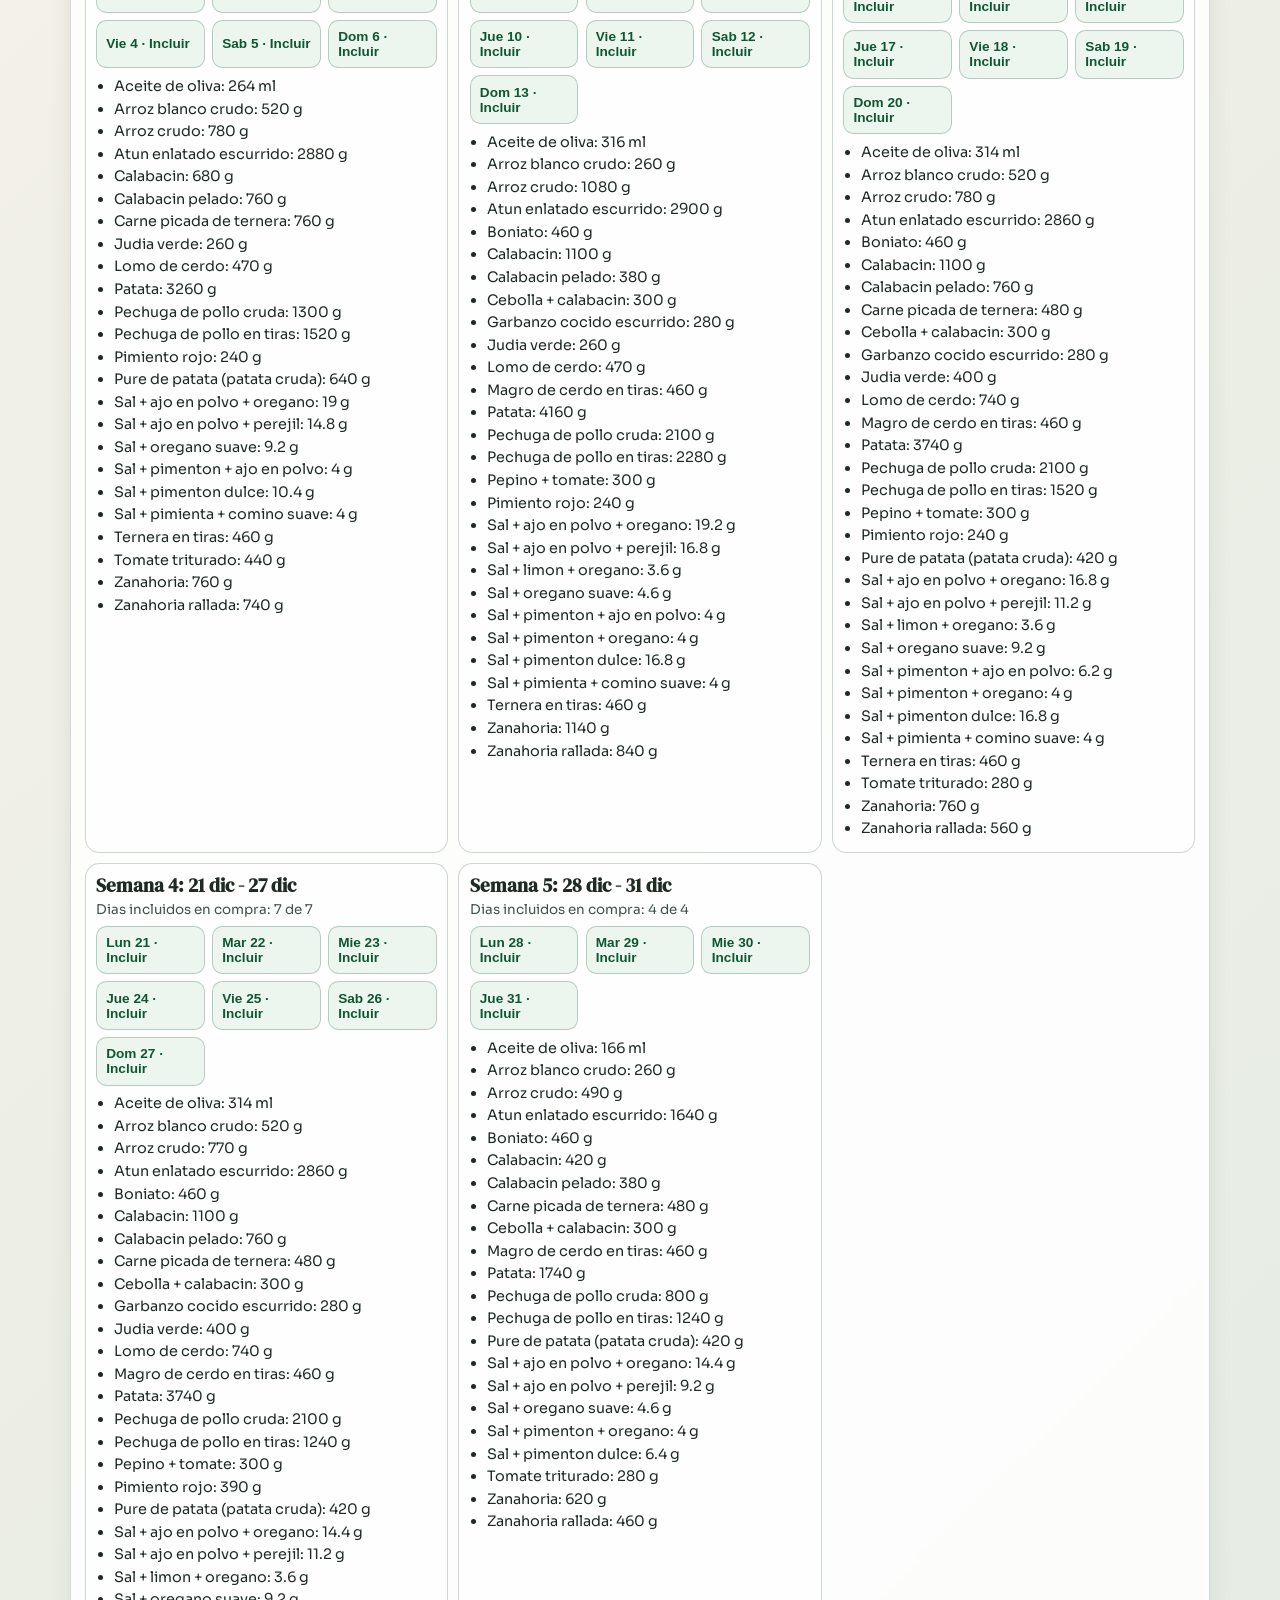
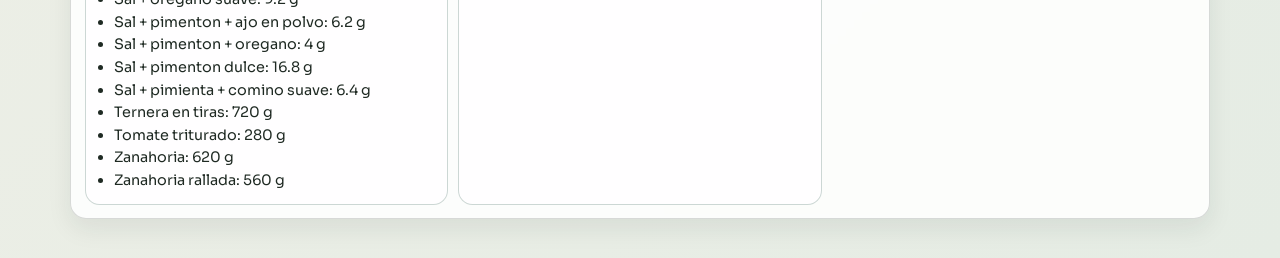
==== commit c3ab8548: "Refine shopping selector: choose days for weekly purchase sheet" ====
--- a/index.html
+++ b/index.html
@@ -38,18 +38,6 @@
         <div class="pill-grid" id="rulePills"></div>
       </section>
 
-      <section class="week-config" aria-labelledby="weekConfigTitle">
-        <div class="section-heading">
-          <h2 id="weekConfigTitle">Configuracion semanal flexible</h2>
-          <p>
-            En cada semana puedes marcar 5 dias laborables y 2 festivos. Los laborables dejan la comida para
-            2 adultos, y en festivos comen tambien los ninos.
-          </p>
-        </div>
-        <p id="weekConfigWarning" class="warning" hidden></p>
-        <div id="weekConfig" class="week-grid"></div>
-      </section>
-
       <section class="stats" aria-label="Resumen del mes">
         <article>
           <h3>Comidas (Lunch)</h3>
@@ -81,7 +69,7 @@
         <div class="section-heading">
           <h2 id="shoppingTitle">Compra semanal recomendada</h2>
           <p>
-            Resumen por semana con cantidades totales de ingredientes segun tu seleccion de laborables y festivos.
+            En cada semana puedes marcar solo los dias que quieras incluir en tu hoja de compra.
           </p>
         </div>
         <div id="shoppingWeeks" class="shopping-grid"></div>
--- a/styles.css
+++ b/styles.css
@@ -176,7 +176,6 @@
 
 .philosophy,
 .stats,
-.week-config,
 .shopping,
 section[aria-labelledby="calendarTitle"] {
   background: var(--surface);
@@ -187,7 +186,6 @@
 }
 
 .philosophy,
-.week-config,
 .shopping,
 section[aria-labelledby="calendarTitle"] {
   padding: 0.85rem;
@@ -247,17 +245,6 @@
   font-size: 0.9rem;
 }
 
-.warning {
-  margin: 0 0 0.65rem;
-  padding: 0.58rem 0.6rem;
-  border: 1px solid rgba(198, 90, 38, 0.4);
-  border-radius: 0.65rem;
-  color: #7b3211;
-  background: rgba(253, 232, 222, 0.92);
-  font-size: 0.86rem;
-}
-
-.week-grid,
 .shopping-grid,
 .calendar {
   display: grid;
@@ -265,7 +252,6 @@
   gap: 0.62rem;
 }
 
-.week-card,
 .shopping-card,
 .day-card {
   border: 1px solid rgba(18, 71, 52, 0.21);
@@ -299,12 +285,12 @@
   padding: 0.52rem 0.58rem;
 }
 
-.day-chip.labor {
+.day-chip.selected {
   background: #ecf6ef;
   color: #0e5732;
 }
 
-.day-chip.fest {
+.day-chip.unselected {
   background: #fff0e7;
   color: #7a3d1f;
 }
@@ -438,7 +424,6 @@
   }
 
   .pill-grid,
-  .week-grid,
   .shopping-grid,
   .calendar {
     grid-template-columns: repeat(2, minmax(0, 1fr));
@@ -459,7 +444,6 @@
   }
 
   .pill-grid,
-  .week-grid,
   .shopping-grid,
   .calendar {
     grid-template-columns: repeat(3, minmax(0, 1fr));
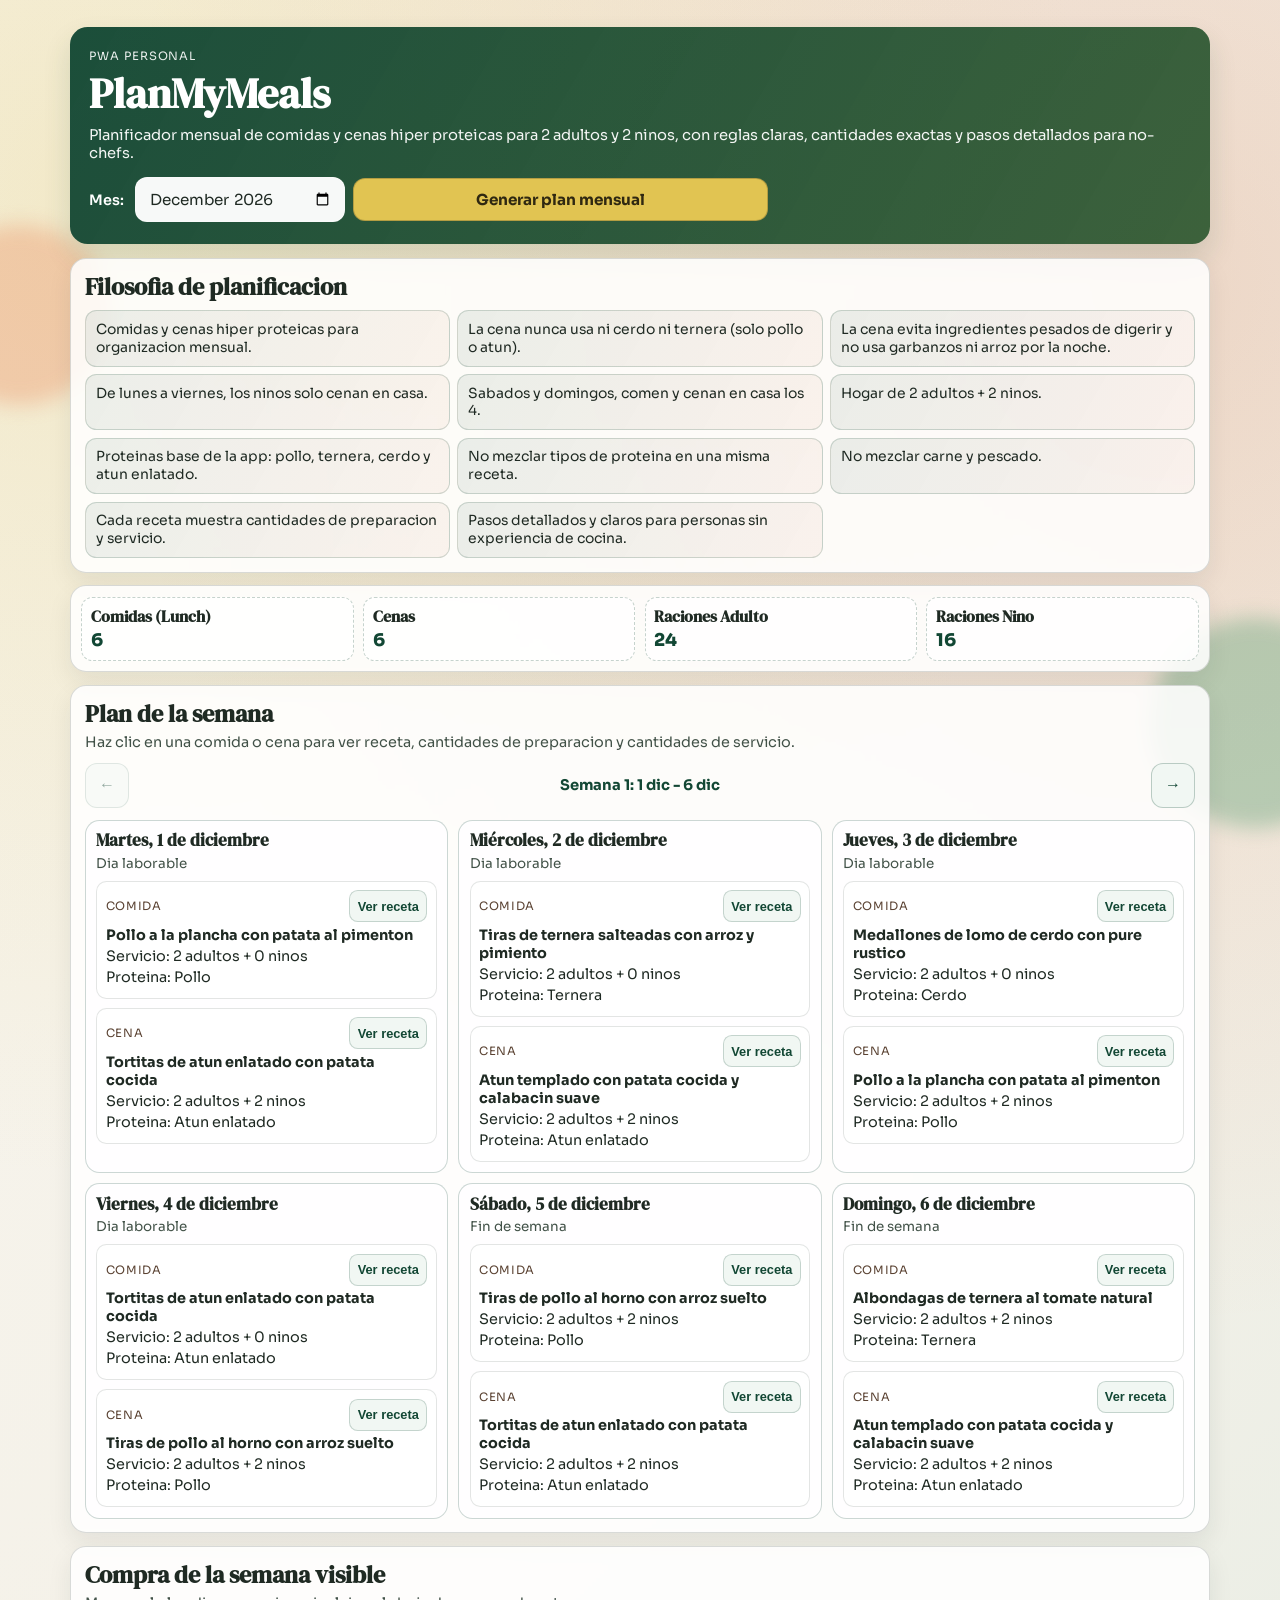
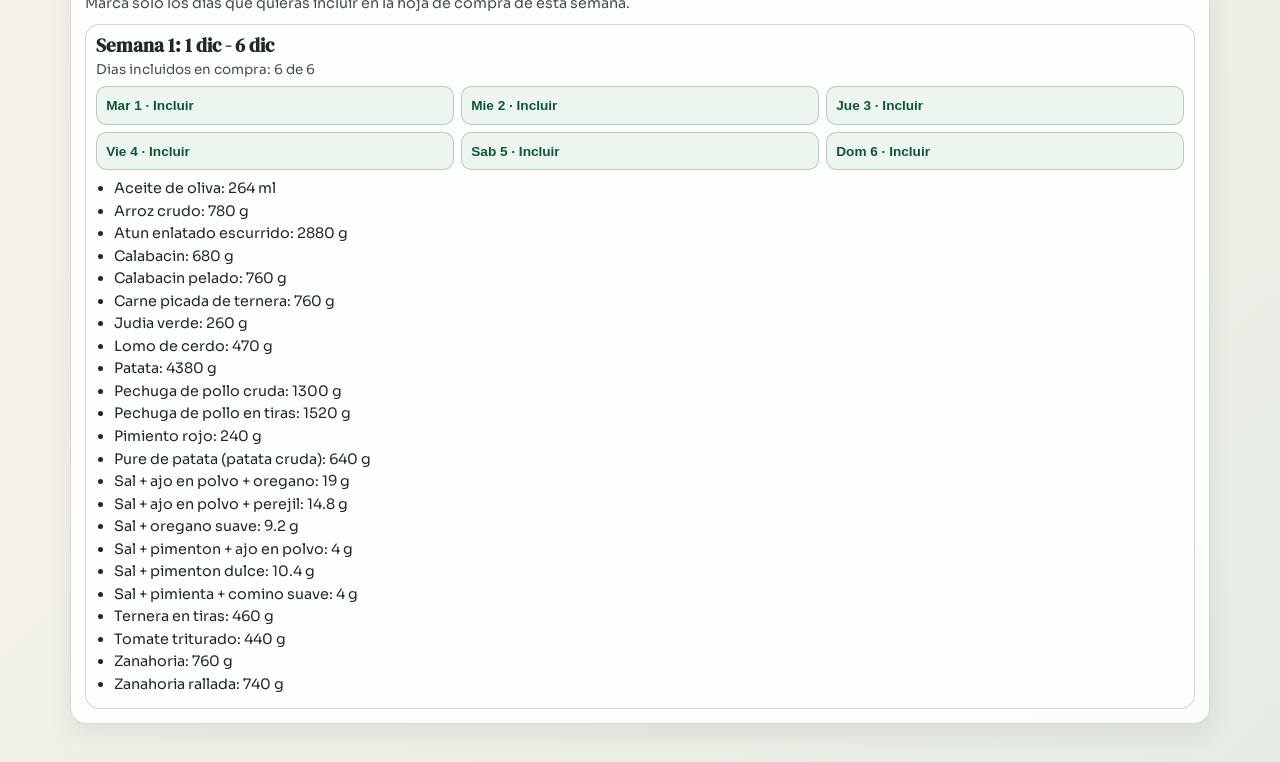
==== commit db59bdcb: "Switch planner to weekly view and lighten tuna dinners" ====
--- a/index.html
+++ b/index.html
@@ -59,17 +59,22 @@
 
       <section aria-labelledby="calendarTitle">
         <div class="section-heading">
-          <h2 id="calendarTitle">Calendario mensual</h2>
+          <h2 id="calendarTitle">Plan de la semana</h2>
           <p>Haz clic en una comida o cena para ver receta, cantidades de preparacion y cantidades de servicio.</p>
+        </div>
+        <div class="week-nav" aria-label="Navegacion semanal">
+          <button id="prevWeekBtn" type="button" class="nav-btn" aria-label="Semana anterior">&larr;</button>
+          <p id="currentWeekLabel" class="current-week-label"></p>
+          <button id="nextWeekBtn" type="button" class="nav-btn" aria-label="Semana siguiente">&rarr;</button>
         </div>
         <div id="calendar" class="calendar" role="list"></div>
       </section>
 
       <section class="shopping" aria-labelledby="shoppingTitle">
         <div class="section-heading">
-          <h2 id="shoppingTitle">Compra semanal recomendada</h2>
+          <h2 id="shoppingTitle">Compra de la semana visible</h2>
           <p>
-            En cada semana puedes marcar solo los dias que quieras incluir en tu hoja de compra.
+            Marca solo los dias que quieras incluir en la hoja de compra de esta semana.
           </p>
         </div>
         <div id="shoppingWeeks" class="shopping-grid"></div>
--- a/styles.css
+++ b/styles.css
@@ -245,6 +245,37 @@
   font-size: 0.9rem;
 }
 
+.week-nav {
+  display: grid;
+  grid-template-columns: 2.8rem 1fr 2.8rem;
+  gap: 0.5rem;
+  align-items: center;
+  margin-bottom: 0.75rem;
+}
+
+.nav-btn {
+  min-height: 2.8rem;
+  border-radius: 0.75rem;
+  border: 1px solid rgba(18, 71, 52, 0.25);
+  background: #f1f7f3;
+  color: var(--brand);
+  font-weight: 800;
+  font-size: 1rem;
+}
+
+.nav-btn:disabled {
+  opacity: 0.45;
+  cursor: default;
+}
+
+.current-week-label {
+  margin: 0;
+  text-align: center;
+  font-weight: 700;
+  color: var(--brand);
+  font-size: 0.92rem;
+}
+
 .shopping-grid,
 .calendar {
   display: grid;
@@ -424,9 +455,12 @@
   }
 
   .pill-grid,
-  .shopping-grid,
   .calendar {
     grid-template-columns: repeat(2, minmax(0, 1fr));
+  }
+
+  .shopping-grid {
+    grid-template-columns: 1fr;
   }
 
   .day-toggle-wrap {
@@ -444,11 +478,14 @@
   }
 
   .pill-grid,
-  .shopping-grid,
   .calendar {
     grid-template-columns: repeat(3, minmax(0, 1fr));
   }
 
+  .shopping-grid {
+    grid-template-columns: 1fr;
+  }
+
   .day-toggle-wrap {
     grid-template-columns: repeat(3, minmax(0, 1fr));
   }
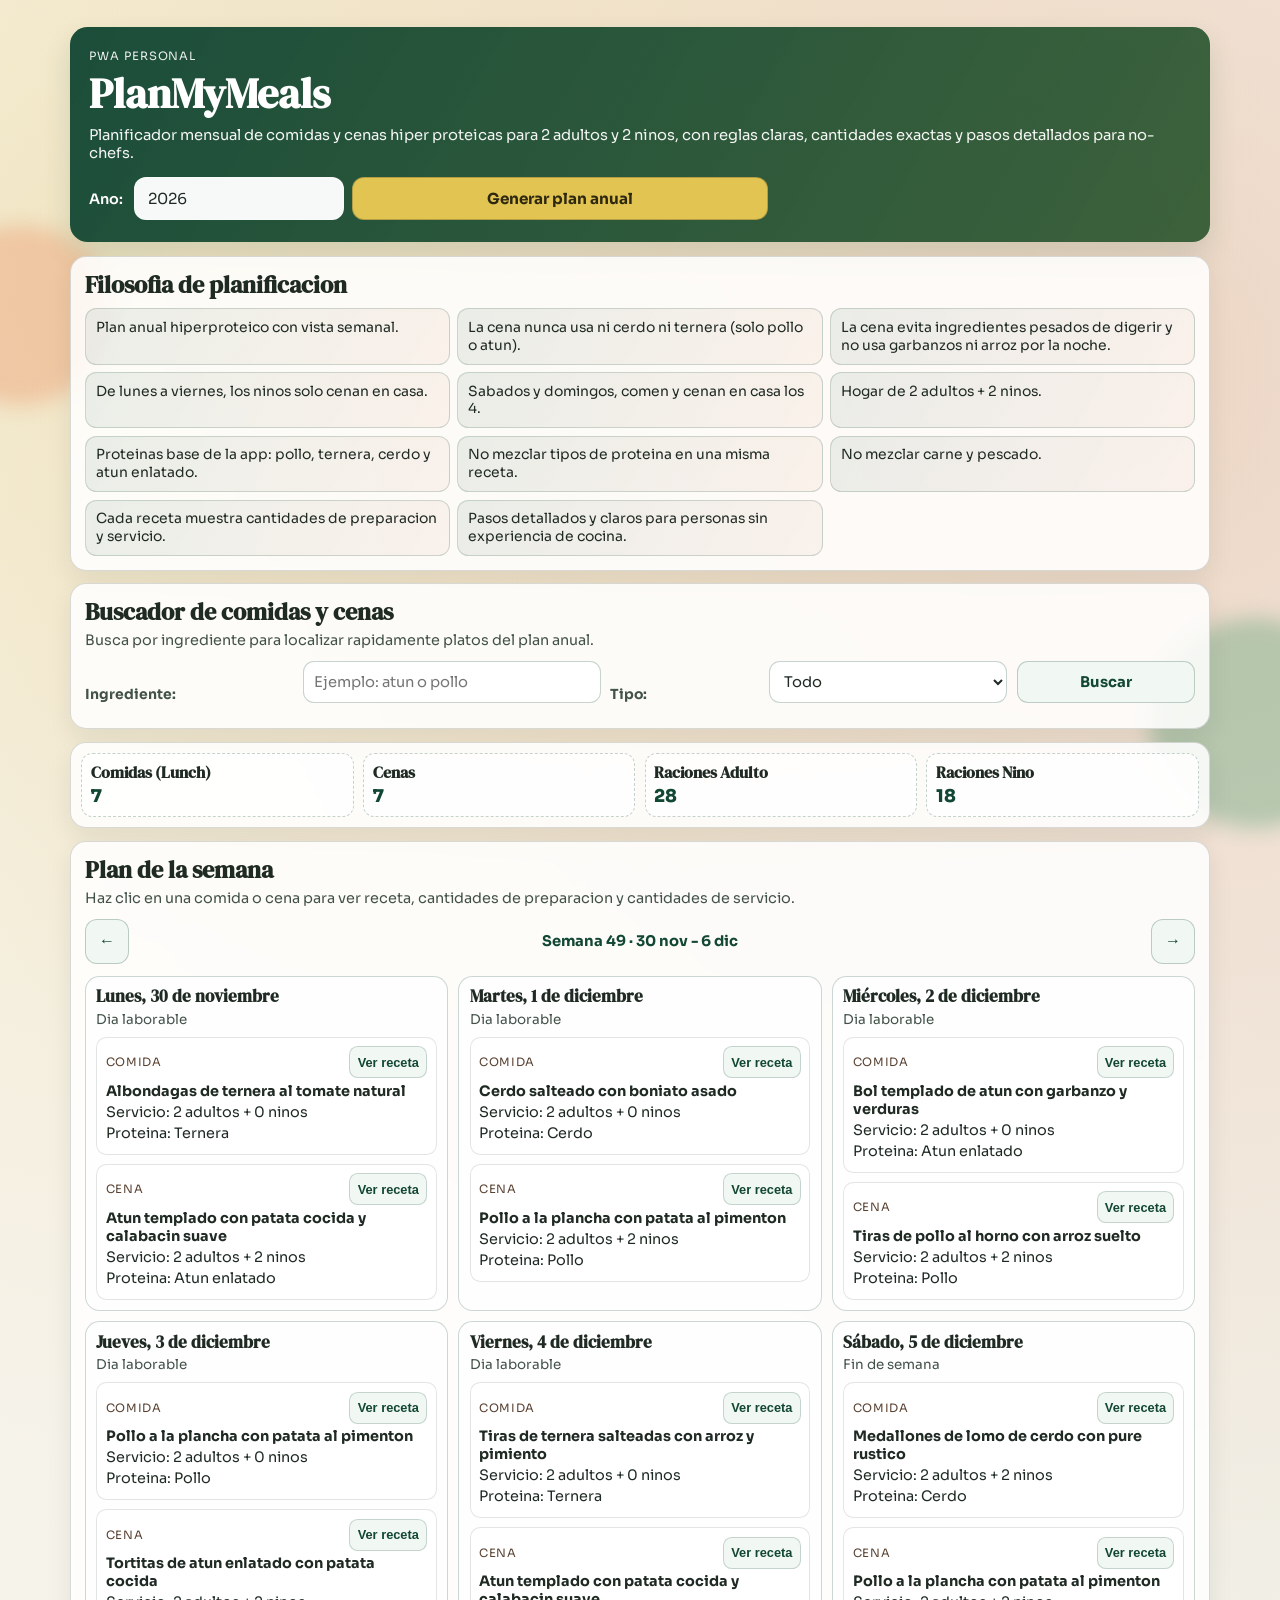
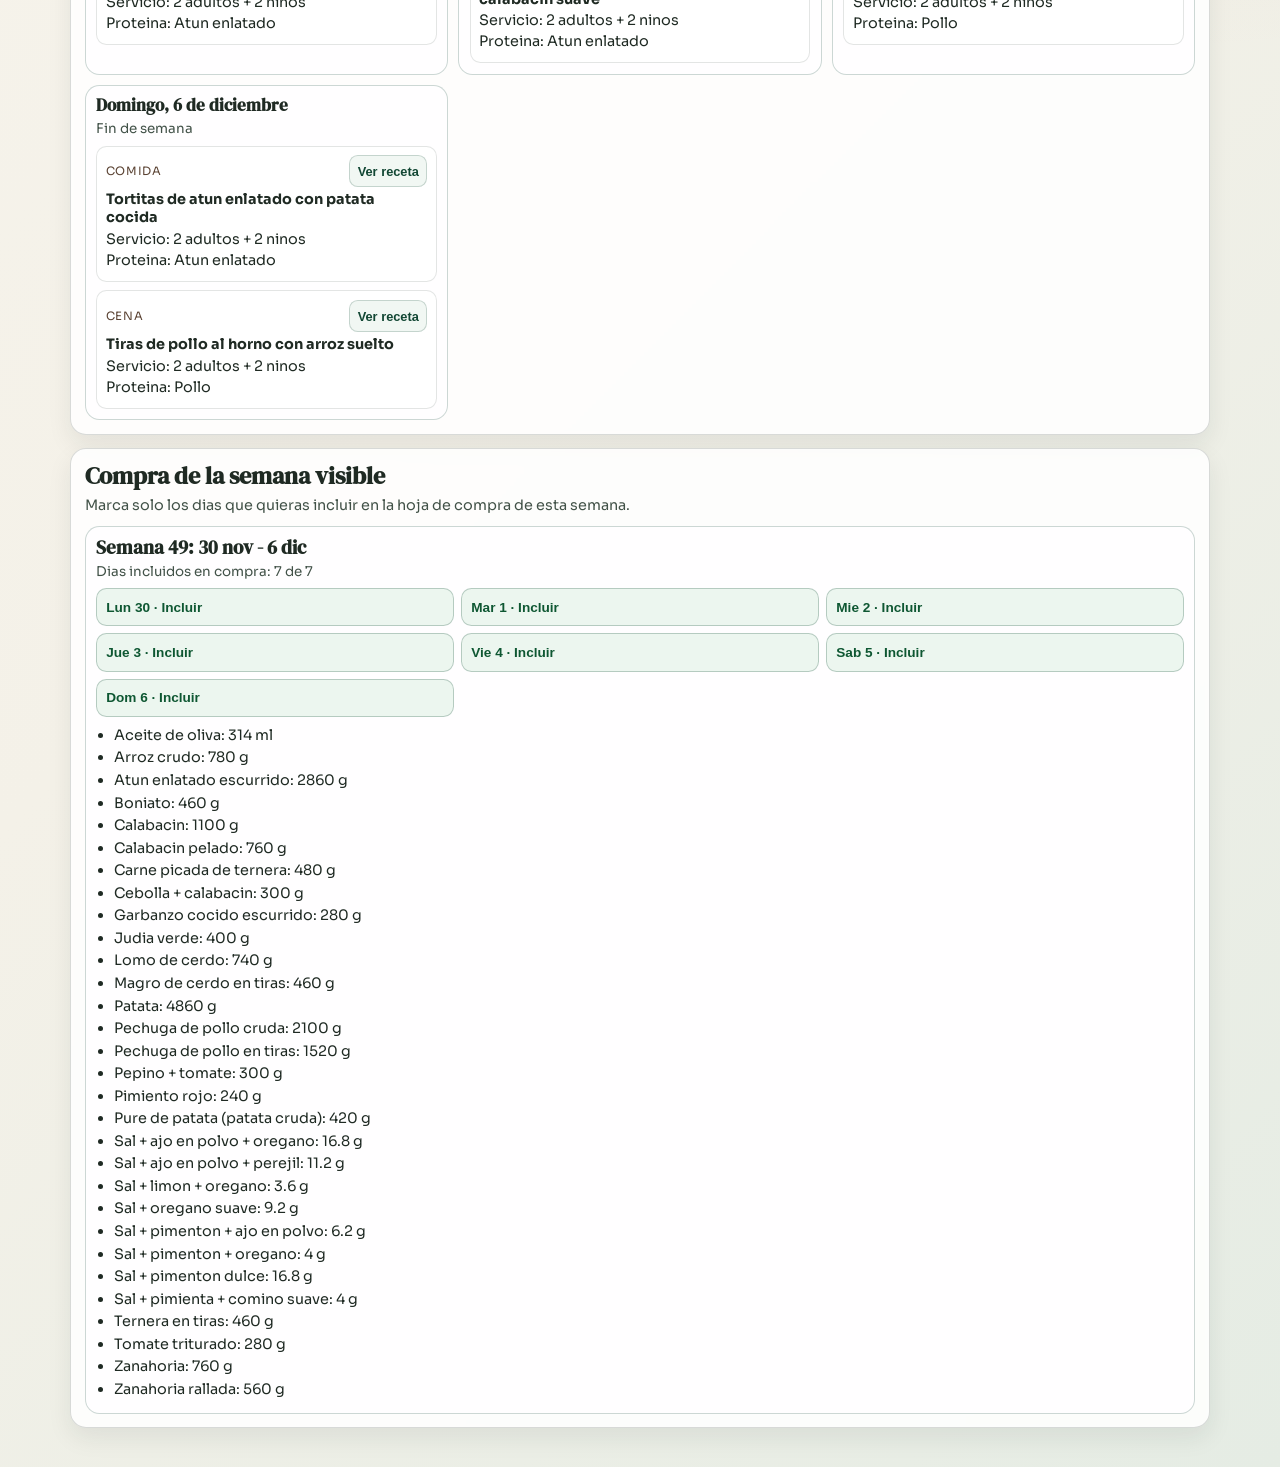
==== commit e07ace87: "Add annual planning and ingredient-based meal search" ====
--- a/index.html
+++ b/index.html
@@ -25,9 +25,9 @@
       </p>
 
       <div class="controls" aria-label="Controles de planificacion">
-        <label for="monthPicker">Mes:</label>
-        <input id="monthPicker" type="month" />
-        <button id="generateBtn" type="button">Generar plan mensual</button>
+        <label for="yearPicker">Ano:</label>
+        <input id="yearPicker" type="number" min="2025" max="2035" step="1" />
+        <button id="generateBtn" type="button">Generar plan anual</button>
         <button id="installBtn" type="button" class="ghost" hidden>Instalar app</button>
       </div>
     </header>
@@ -36,6 +36,25 @@
       <section class="philosophy" aria-labelledby="philosophyTitle">
         <h2 id="philosophyTitle">Filosofia de planificacion</h2>
         <div class="pill-grid" id="rulePills"></div>
+      </section>
+
+      <section class="search" aria-labelledby="searchTitle">
+        <div class="section-heading">
+          <h2 id="searchTitle">Buscador de comidas y cenas</h2>
+          <p>Busca por ingrediente para localizar rapidamente platos del plan anual.</p>
+        </div>
+        <div class="search-controls" aria-label="Buscar comidas y cenas">
+          <label for="ingredientSearch">Ingrediente:</label>
+          <input id="ingredientSearch" type="text" placeholder="Ejemplo: atun o pollo" />
+          <label for="mealTypeSearch">Tipo:</label>
+          <select id="mealTypeSearch">
+            <option value="all">Todo</option>
+            <option value="lunch">Comidas</option>
+            <option value="dinner">Cenas</option>
+          </select>
+          <button id="searchBtn" type="button">Buscar</button>
+        </div>
+        <div id="searchResults" class="search-results" aria-live="polite"></div>
       </section>
 
       <section class="stats" aria-label="Resumen del mes">
--- a/styles.css
+++ b/styles.css
@@ -176,6 +176,7 @@
 
 .philosophy,
 .stats,
+.search,
 .shopping,
 section[aria-labelledby="calendarTitle"] {
   background: var(--surface);
@@ -186,6 +187,7 @@
 }
 
 .philosophy,
+.search,
 .shopping,
 section[aria-labelledby="calendarTitle"] {
   padding: 0.85rem;
@@ -243,6 +245,71 @@
   margin: 0;
   color: var(--ink-soft);
   font-size: 0.9rem;
+}
+
+.search-controls {
+  display: grid;
+  grid-template-columns: 1fr;
+  gap: 0.45rem;
+}
+
+.search-controls label {
+  font-size: 0.87rem;
+  font-weight: 700;
+  color: var(--ink-soft);
+}
+
+.search-controls input,
+.search-controls select,
+.search-controls button {
+  min-height: 2.6rem;
+  border-radius: 0.68rem;
+  border: 1px solid rgba(18, 71, 52, 0.24);
+  padding: 0.55rem 0.62rem;
+  font: inherit;
+  font-size: 0.92rem;
+}
+
+.search-controls input,
+.search-controls select {
+  background: #fff;
+  color: var(--ink);
+}
+
+.search-controls button {
+  background: #f1f7f3;
+  color: var(--brand);
+  font-weight: 700;
+}
+
+.search-results {
+  margin-top: 0.7rem;
+  display: grid;
+  gap: 0.5rem;
+}
+
+.search-item {
+  border: 1px solid rgba(18, 71, 52, 0.21);
+  border-radius: 0.72rem;
+  padding: 0.58rem;
+  background: #fffeff;
+}
+
+.search-item p {
+  margin: 0;
+  font-size: 0.9rem;
+  line-height: 1.34;
+}
+
+.search-item button {
+  margin-top: 0.45rem;
+  min-height: 2rem;
+  border: 1px solid rgba(18, 71, 52, 0.22);
+  border-radius: 0.55rem;
+  padding: 0.28rem 0.5rem;
+  background: #f1f7f3;
+  color: var(--brand);
+  font-weight: 700;
 }
 
 .week-nav {
@@ -441,6 +508,12 @@
     align-items: center;
   }
 
+  .search-controls {
+    grid-template-columns: 1fr 1fr;
+    align-items: end;
+    column-gap: 0.6rem;
+  }
+
   .controls label {
     margin-right: 0.2rem;
   }
@@ -482,6 +555,10 @@
     grid-template-columns: repeat(3, minmax(0, 1fr));
   }
 
+  .search-controls {
+    grid-template-columns: 0.7fr 1fr 0.5fr 0.8fr 0.6fr;
+  }
+
   .shopping-grid {
     grid-template-columns: 1fr;
   }
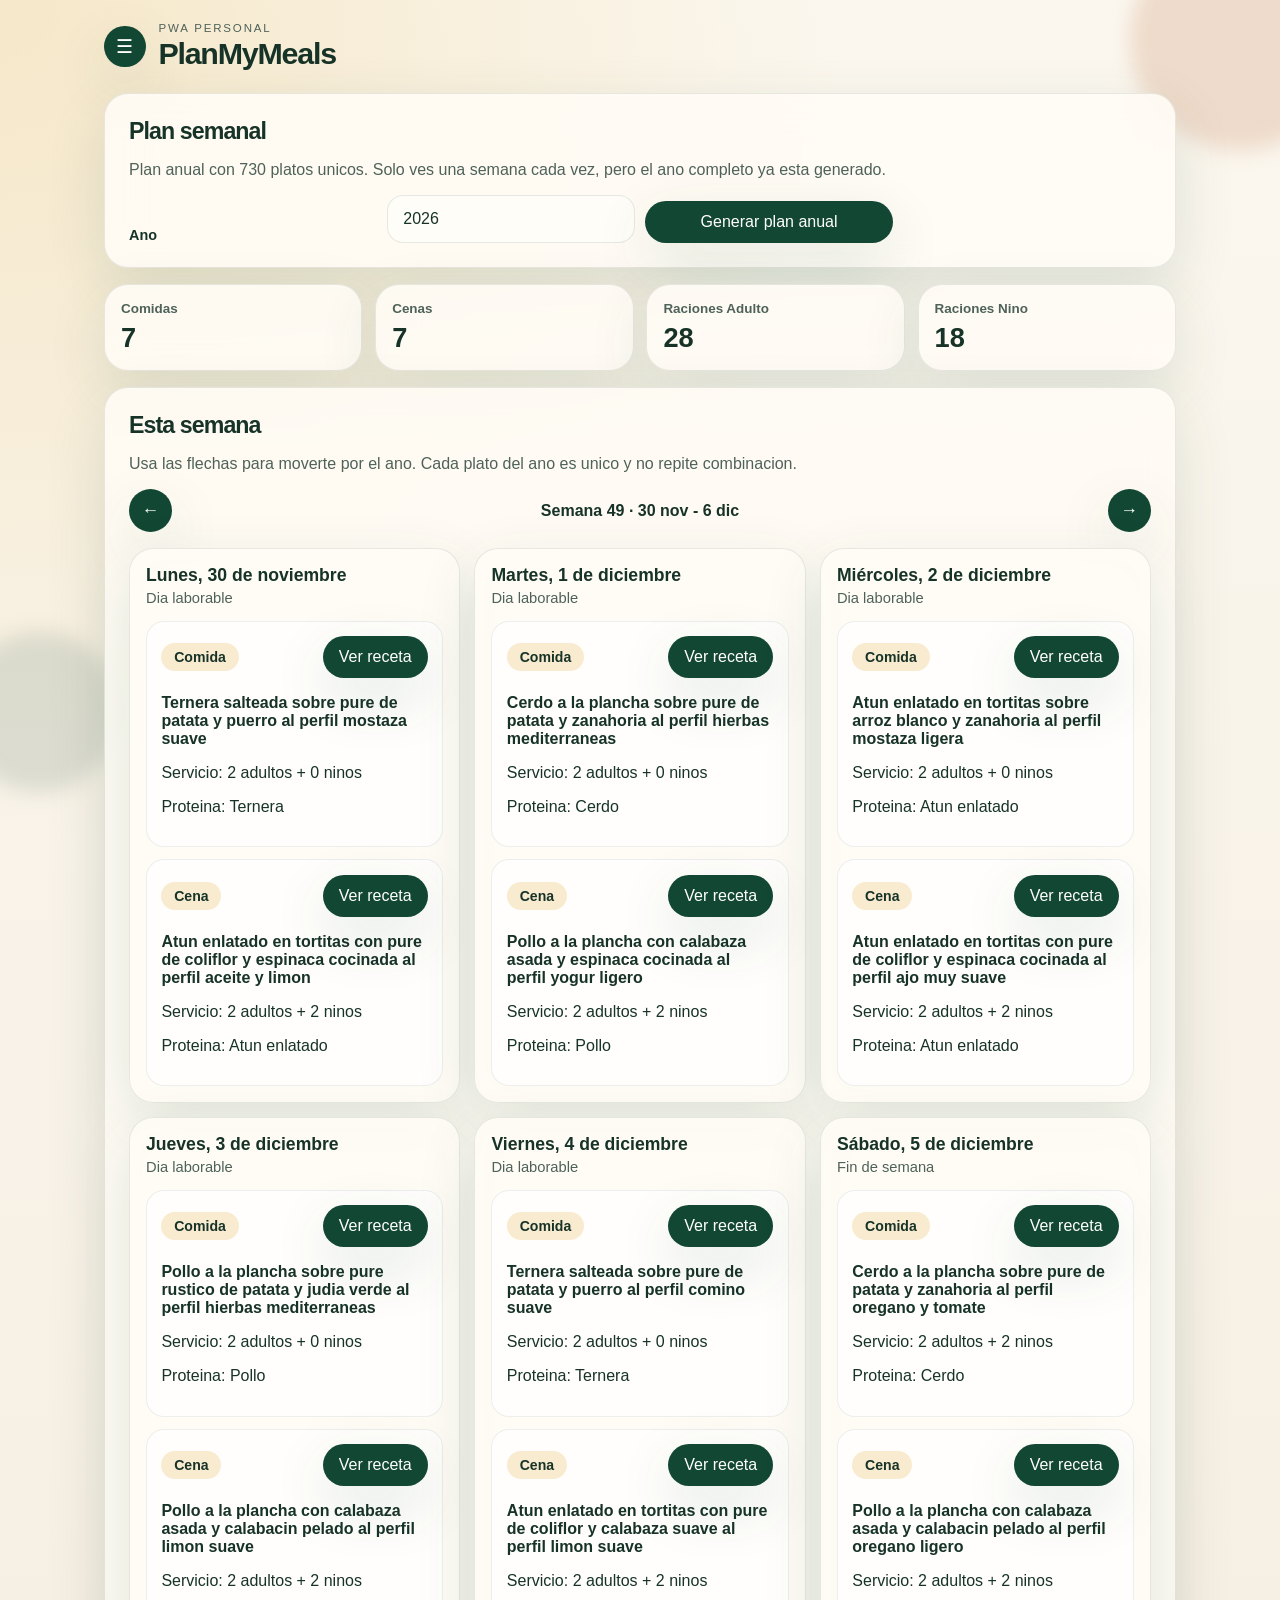
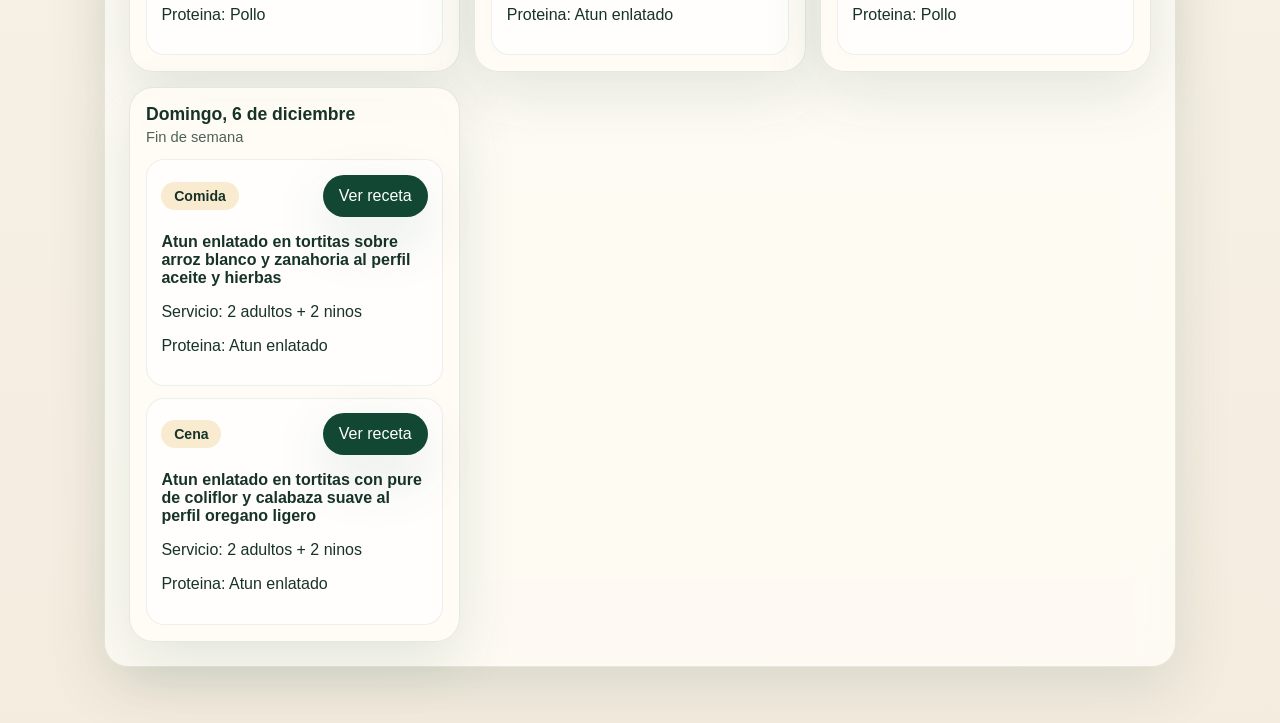
==== commit c68f1bbb: "Redesign: annual unique plan, hamburger SPA navigation, multi-page layout" ====
--- a/index.html
+++ b/index.html
@@ -6,7 +6,7 @@
     <meta name="theme-color" content="#124734" />
     <meta
       name="description"
-      content="PlanMyMeals organiza tus comidas y cenas hiper proteicas del mes para 2 adultos y 2 ninos, con cantidades y pasos faciles de seguir."
+      content="PlanMyMeals crea un plan anual de comidas hiper proteicas con vista semanal, compra semanal y busqueda por ingrediente."
     />
     <title>PlanMyMeals</title>
     <link rel="manifest" href="manifest.webmanifest" />
@@ -16,87 +16,122 @@
     <div class="bg-orb orb-1" aria-hidden="true"></div>
     <div class="bg-orb orb-2" aria-hidden="true"></div>
 
-    <header class="hero">
-      <p class="eyebrow">PWA Personal</p>
-      <h1>PlanMyMeals</h1>
-      <p class="hero-subtitle">
-        Planificador mensual de comidas y cenas hiper proteicas para 2 adultos y 2 ninos, con reglas claras,
-        cantidades exactas y pasos detallados para no-chefs.
-      </p>
+    <aside id="drawer" class="drawer" aria-hidden="true">
+      <div class="drawer-panel">
+        <div class="drawer-header">
+          <p class="eyebrow">PlanMyMeals</p>
+          <button id="closeDrawerBtn" type="button" class="icon-btn" aria-label="Cerrar menu">x</button>
+        </div>
+        <nav class="drawer-nav" aria-label="Menu principal">
+          <button type="button" class="nav-link active" data-page="weekPage">Semana</button>
+          <button type="button" class="nav-link" data-page="shoppingPage">Compra</button>
+          <button type="button" class="nav-link" data-page="searchPage">Buscar</button>
+          <button type="button" class="nav-link" data-page="rulesPage">Reglas</button>
+        </nav>
+      </div>
+    </aside>
 
-      <div class="controls" aria-label="Controles de planificacion">
-        <label for="yearPicker">Ano:</label>
-        <input id="yearPicker" type="number" min="2025" max="2035" step="1" />
-        <button id="generateBtn" type="button">Generar plan anual</button>
-        <button id="installBtn" type="button" class="ghost" hidden>Instalar app</button>
+    <header class="topbar">
+      <button id="openDrawerBtn" type="button" class="icon-btn" aria-label="Abrir menu">☰</button>
+      <div>
+        <p class="eyebrow">PWA Personal</p>
+        <h1>PlanMyMeals</h1>
       </div>
+      <button id="installBtn" type="button" class="install-btn" hidden>Instalar</button>
     </header>
 
-    <main>
-      <section class="philosophy" aria-labelledby="philosophyTitle">
-        <h2 id="philosophyTitle">Filosofia de planificacion</h2>
-        <div class="pill-grid" id="rulePills"></div>
+    <main class="app-shell">
+      <section id="weekPage" class="page active" aria-labelledby="weekPageTitle">
+        <div class="hero-card">
+          <h2 id="weekPageTitle">Plan semanal</h2>
+          <p>
+            Plan anual con 730 platos unicos. Solo ves una semana cada vez, pero el ano completo ya esta generado.
+          </p>
+          <div class="controls" aria-label="Controles anuales">
+            <label for="yearPicker">Ano</label>
+            <input id="yearPicker" type="number" min="2025" max="2035" step="1" />
+            <button id="generateBtn" type="button">Generar plan anual</button>
+          </div>
+        </div>
+
+        <section class="stats" aria-label="Resumen de la semana visible">
+          <article>
+            <h3>Comidas</h3>
+            <p id="lunchCount">0</p>
+          </article>
+          <article>
+            <h3>Cenas</h3>
+            <p id="dinnerCount">0</p>
+          </article>
+          <article>
+            <h3>Raciones Adulto</h3>
+            <p id="adultServings">0</p>
+          </article>
+          <article>
+            <h3>Raciones Nino</h3>
+            <p id="kidServings">0</p>
+          </article>
+        </section>
+
+        <section class="panel" aria-labelledby="calendarTitle">
+          <div class="section-heading">
+            <h2 id="calendarTitle">Esta semana</h2>
+            <p>Usa las flechas para moverte por el ano. Cada plato del ano es unico y no repite combinacion.</p>
+          </div>
+          <div class="week-nav" aria-label="Navegacion semanal">
+            <button id="prevWeekBtn" type="button" class="nav-btn" aria-label="Semana anterior">&larr;</button>
+            <p id="currentWeekLabel" class="current-week-label"></p>
+            <button id="nextWeekBtn" type="button" class="nav-btn" aria-label="Semana siguiente">&rarr;</button>
+          </div>
+          <div id="calendar" class="calendar" role="list"></div>
+        </section>
       </section>
 
-      <section class="search" aria-labelledby="searchTitle">
-        <div class="section-heading">
-          <h2 id="searchTitle">Buscador de comidas y cenas</h2>
-          <p>Busca por ingrediente para localizar rapidamente platos del plan anual.</p>
-        </div>
-        <div class="search-controls" aria-label="Buscar comidas y cenas">
-          <label for="ingredientSearch">Ingrediente:</label>
-          <input id="ingredientSearch" type="text" placeholder="Ejemplo: atun o pollo" />
-          <label for="mealTypeSearch">Tipo:</label>
-          <select id="mealTypeSearch">
-            <option value="all">Todo</option>
-            <option value="lunch">Comidas</option>
-            <option value="dinner">Cenas</option>
-          </select>
-          <button id="searchBtn" type="button">Buscar</button>
-        </div>
-        <div id="searchResults" class="search-results" aria-live="polite"></div>
+      <section id="shoppingPage" class="page" aria-labelledby="shoppingTitle">
+        <section class="panel">
+          <div class="section-heading">
+            <h2 id="shoppingTitle">Compra semanal</h2>
+            <p>Marca solo los dias de esta semana que quieres incluir en tu hoja de compra.</p>
+          </div>
+          <div id="shoppingWeeks" class="shopping-grid"></div>
+        </section>
       </section>
 
-      <section class="stats" aria-label="Resumen del mes">
-        <article>
-          <h3>Comidas (Lunch)</h3>
-          <p id="lunchCount">0</p>
-        </article>
-        <article>
-          <h3>Cenas</h3>
-          <p id="dinnerCount">0</p>
-        </article>
-        <article>
-          <h3>Raciones Adulto</h3>
-          <p id="adultServings">0</p>
-        </article>
-        <article>
-          <h3>Raciones Nino</h3>
-          <p id="kidServings">0</p>
-        </article>
+      <section id="searchPage" class="page" aria-labelledby="searchTitle">
+        <section class="panel">
+          <div class="section-heading">
+            <h2 id="searchTitle">Buscar platos</h2>
+            <p>Busca en todo el ano por ingrediente o proteina base.</p>
+          </div>
+          <div class="search-controls" aria-label="Buscar comidas y cenas">
+            <label for="ingredientSearch">Ingrediente</label>
+            <input id="ingredientSearch" type="text" placeholder="Ejemplo: atun, pollo, patata, calabacin" />
+            <label for="mealTypeSearch">Tipo</label>
+            <select id="mealTypeSearch">
+              <option value="all">Todo</option>
+              <option value="lunch">Comidas</option>
+              <option value="dinner">Cenas</option>
+            </select>
+            <button id="searchBtn" type="button">Buscar</button>
+          </div>
+          <div id="searchResults" class="search-results" aria-live="polite"></div>
+        </section>
       </section>
 
-      <section aria-labelledby="calendarTitle">
-        <div class="section-heading">
-          <h2 id="calendarTitle">Plan de la semana</h2>
-          <p>Haz clic en una comida o cena para ver receta, cantidades de preparacion y cantidades de servicio.</p>
-        </div>
-        <div class="week-nav" aria-label="Navegacion semanal">
-          <button id="prevWeekBtn" type="button" class="nav-btn" aria-label="Semana anterior">&larr;</button>
-          <p id="currentWeekLabel" class="current-week-label"></p>
-          <button id="nextWeekBtn" type="button" class="nav-btn" aria-label="Semana siguiente">&rarr;</button>
-        </div>
-        <div id="calendar" class="calendar" role="list"></div>
-      </section>
-
-      <section class="shopping" aria-labelledby="shoppingTitle">
-        <div class="section-heading">
-          <h2 id="shoppingTitle">Compra de la semana visible</h2>
-          <p>
-            Marca solo los dias que quieras incluir en la hoja de compra de esta semana.
-          </p>
-        </div>
-        <div id="shoppingWeeks" class="shopping-grid"></div>
+      <section id="rulesPage" class="page" aria-labelledby="rulesTitle">
+        <section class="panel">
+          <div class="section-heading">
+            <h2 id="rulesTitle">Reglas y criterio</h2>
+            <p>Esta informacion queda fuera de la portada y vive dentro del menu hamburguesa.</p>
+          </div>
+          <div id="rulePills" class="pill-grid"></div>
+          <div class="source-box">
+            <h3>Inspiracion culinaria</h3>
+            <p>
+              El recetario anual usa familias de platos inspiradas en enfoques y colecciones publicadas por medios de referencia como BBC Good Food, EatingWell y Serious Eats, pero adaptadas a tus reglas de familia, digestion nocturna y planificacion anual unica.
+            </p>
+          </div>
+        </section>
       </section>
     </main>
 
--- a/styles.css
+++ b/styles.css
@@ -1,333 +1,237 @@
-@import url("https://fonts.googleapis.com/css2?family=DM+Serif+Display:ital@0;1&family=Sora:wght@400;600;700;800&display=swap");
-
 :root {
-  --bg: #f4f1e8;
-  --surface: rgba(255, 255, 255, 0.86);
-  --ink: #1f2a23;
-  --ink-soft: #425248;
-  --brand: #124734;
-  --brand-2: #c65a26;
-  --accent: #e1c452;
-  --line: rgba(31, 42, 35, 0.17);
-  --shadow: 0 14px 28px rgba(18, 71, 52, 0.14);
-  --radius: 1rem;
+  --bg: #f6f1e7;
+  --bg-soft: rgba(255, 248, 235, 0.72);
+  --panel: rgba(255, 252, 245, 0.9);
+  --panel-strong: #fffdf8;
+  --ink: #173328;
+  --ink-soft: #4e6259;
+  --line: rgba(23, 51, 40, 0.1);
+  --accent: #124734;
+  --accent-2: #b55d2a;
+  --accent-3: #e6bb5b;
+  --shadow: 0 20px 60px rgba(18, 71, 52, 0.12);
+  --radius: 24px;
 }
 
 * {
   box-sizing: border-box;
 }
 
-html,
+html {
+  font-size: 16px;
+}
+
 body {
   margin: 0;
-  min-height: 100%;
-}
-
-body {
-  font-family: "Sora", "Segoe UI", sans-serif;
+  min-height: 100vh;
   color: var(--ink);
   background:
-    radial-gradient(circle at 8% 8%, rgba(225, 196, 82, 0.24), transparent 40%),
-    radial-gradient(circle at 90% 12%, rgba(198, 90, 38, 0.18), transparent 44%),
-    linear-gradient(135deg, #f8f5ee 0%, var(--bg) 56%, #e5ece4 100%);
-  padding: 0.7rem 0.65rem 1.2rem;
+    radial-gradient(circle at top left, rgba(230, 187, 91, 0.26), transparent 32%),
+    linear-gradient(180deg, #fbf7ef 0%, #f4ecdf 100%);
+  font-family: "Avenir Next", "Segoe UI", sans-serif;
+}
+
+button,
+input,
+select {
+  font: inherit;
+}
+
+button {
+  cursor: pointer;
+  border: 0;
 }
 
 .bg-orb {
   position: fixed;
   border-radius: 999px;
   filter: blur(10px);
-  z-index: -1;
-  opacity: 0.35;
-  animation: drift 11s ease-in-out infinite alternate;
+  pointer-events: none;
+  z-index: 0;
 }
 
 .orb-1 {
-  width: 180px;
-  height: 180px;
-  left: -70px;
-  top: 25%;
-  background: #ec8c5f;
+  width: 220px;
+  height: 220px;
+  top: -70px;
+  right: -70px;
+  background: rgba(181, 93, 42, 0.18);
 }
 
 .orb-2 {
-  width: 210px;
-  height: 210px;
-  right: -80px;
-  bottom: 8%;
-  background: #4f9a6e;
-  animation-delay: 1.2s;
-}
-
-@keyframes drift {
-  from {
-    transform: translateY(-8px) scale(0.98);
-  }
-
-  to {
-    transform: translateY(8px) scale(1.03);
-  }
-}
-
-.hero,
-main {
-  width: min(1140px, 100%);
-  margin: 0 auto;
-}
-
-.hero {
-  background: linear-gradient(120deg, rgba(18, 71, 52, 0.96), rgba(42, 85, 45, 0.91));
+  width: 160px;
+  height: 160px;
+  left: -40px;
+  bottom: 12vh;
+  background: rgba(18, 71, 52, 0.12);
+}
+
+.topbar,
+.app-shell {
+  position: relative;
+  z-index: 1;
+}
+
+.topbar {
+  display: grid;
+  grid-template-columns: auto 1fr auto;
+  gap: 0.8rem;
+  align-items: center;
+  padding: 1rem 1rem 0.4rem;
+}
+
+.topbar h1 {
+  margin: 0.1rem 0 0;
+  font-size: 1.5rem;
+  letter-spacing: -0.04em;
+}
+
+.eyebrow {
+  margin: 0;
+  text-transform: uppercase;
+  letter-spacing: 0.16em;
+  font-size: 0.72rem;
+  color: var(--ink-soft);
+}
+
+.icon-btn,
+.install-btn,
+.controls button,
+.nav-btn,
+.meal-slot button,
+.search-controls button,
+.search-item button {
+  border-radius: 999px;
+  background: var(--accent);
   color: #fff;
-  border-radius: 1.1rem;
-  padding: 1rem 0.85rem;
   box-shadow: var(--shadow);
-  animation: reveal 460ms ease-out;
-}
-
-@keyframes reveal {
-  from {
-    opacity: 0;
-    transform: translateY(8px);
-  }
-
-  to {
-    opacity: 1;
-    transform: translateY(0);
-  }
-}
-
-.eyebrow {
-  font-size: 0.72rem;
-  text-transform: uppercase;
-  letter-spacing: 0.08em;
-  margin: 0 0 0.45rem;
-  opacity: 0.9;
-}
-
-h1,
-h2,
-h3,
-h4 {
-  font-family: "DM Serif Display", Georgia, serif;
-  line-height: 1.15;
-  margin: 0;
-}
-
-h1 {
-  font-size: clamp(1.8rem, 8vw, 2.6rem);
-}
-
-.hero-subtitle {
-  margin: 0.52rem 0 0;
-  color: rgba(255, 255, 255, 0.95);
-  font-size: 0.92rem;
-}
-
-.controls {
-  margin-top: 0.95rem;
-  display: grid;
-  grid-template-columns: 1fr;
-  gap: 0.5rem;
-}
-
-.controls label {
-  font-weight: 600;
-  font-size: 0.9rem;
-}
-
-.controls input,
-.controls button {
-  width: 100%;
-  min-height: 2.8rem;
-  border-radius: 0.75rem;
-  border: 1px solid rgba(255, 255, 255, 0.2);
-  padding: 0.68rem 0.78rem;
-  font: inherit;
-  font-size: 0.95rem;
-}
-
-.controls input {
-  background: rgba(255, 255, 255, 0.97);
-  color: var(--ink);
-}
-
-button {
-  cursor: pointer;
-}
-
-.controls button {
-  background: var(--accent);
-  color: #2f2811;
-  border-color: rgba(47, 40, 17, 0.25);
-  font-weight: 700;
-}
-
-.controls .ghost {
-  background: transparent;
-  color: #fff;
-  border-color: rgba(255, 255, 255, 0.45);
-}
-
-main {
-  margin-top: 0.9rem;
-  display: grid;
-  gap: 0.8rem;
-}
-
-.philosophy,
-.stats,
-.search,
-.shopping,
-section[aria-labelledby="calendarTitle"] {
-  background: var(--surface);
-  backdrop-filter: blur(2px);
+}
+
+.icon-btn {
+  width: 2.6rem;
+  height: 2.6rem;
+  font-size: 1.2rem;
+}
+
+.install-btn,
+.controls button,
+.search-controls button,
+.search-item button,
+.meal-slot button {
+  padding: 0.75rem 1rem;
+}
+
+.app-shell {
+  padding: 0.6rem 1rem 2rem;
+}
+
+.page {
+  display: none;
+}
+
+.page.active {
+  display: block;
+}
+
+.hero-card,
+.panel,
+.stats article,
+.shopping-card,
+.search-item,
+.day-card,
+.source-box {
+  background: var(--panel);
+  backdrop-filter: blur(18px);
   border: 1px solid var(--line);
   border-radius: var(--radius);
-  box-shadow: 0 10px 25px rgba(31, 42, 35, 0.08);
-}
-
-.philosophy,
-.search,
-.shopping,
-section[aria-labelledby="calendarTitle"] {
-  padding: 0.85rem;
-}
-
-.pill-grid {
-  margin-top: 0.64rem;
-  display: grid;
-  grid-template-columns: 1fr;
-  gap: 0.48rem;
-}
-
-.rule-pill {
-  border: 1px solid rgba(18, 71, 52, 0.18);
-  background: linear-gradient(120deg, rgba(18, 71, 52, 0.08), rgba(198, 90, 38, 0.06));
-  padding: 0.58rem 0.62rem;
-  border-radius: 0.72rem;
-  font-size: 0.87rem;
-  line-height: 1.28;
-}
-
-.stats {
-  padding: 0.65rem;
-  display: grid;
-  gap: 0.58rem;
-  grid-template-columns: repeat(2, minmax(0, 1fr));
-}
-
-.stats article {
-  border: 1px dashed rgba(18, 71, 52, 0.24);
-  border-radius: 0.72rem;
-  padding: 0.55rem;
-  background: rgba(255, 255, 255, 0.74);
-}
-
-.stats h3 {
-  font-size: 1rem;
-}
-
-.stats p {
-  margin: 0.25rem 0 0;
-  font-size: 1.1rem;
-  font-weight: 800;
-  color: var(--brand);
-}
-
-.section-heading {
-  display: flex;
-  flex-direction: column;
-  gap: 0.36rem;
-  margin-bottom: 0.75rem;
-}
-
-.section-heading p {
-  margin: 0;
+  box-shadow: var(--shadow);
+}
+
+.hero-card,
+.panel {
+  padding: 1.1rem;
+  margin-bottom: 1rem;
+}
+
+.hero-card h2,
+.section-heading h2 {
+  margin: 0 0 0.35rem;
+  font-size: 1.45rem;
+  letter-spacing: -0.04em;
+}
+
+.hero-card p,
+.section-heading p,
+.day-type,
+.week-status,
+#dialogMeta,
+.source-box p {
   color: var(--ink-soft);
-  font-size: 0.9rem;
-}
-
+}
+
+.controls,
 .search-controls {
   display: grid;
-  grid-template-columns: 1fr;
-  gap: 0.45rem;
-}
-
+  gap: 0.65rem;
+  margin-top: 1rem;
+}
+
+.controls label,
 .search-controls label {
-  font-size: 0.87rem;
-  font-weight: 700;
-  color: var(--ink-soft);
-}
-
-.search-controls input,
-.search-controls select,
-.search-controls button {
-  min-height: 2.6rem;
-  border-radius: 0.68rem;
-  border: 1px solid rgba(18, 71, 52, 0.24);
-  padding: 0.55rem 0.62rem;
-  font: inherit;
-  font-size: 0.92rem;
-}
-
+  font-size: 0.9rem;
+  font-weight: 600;
+}
+
+.controls input,
 .search-controls input,
 .search-controls select {
-  background: #fff;
+  width: 100%;
+  border-radius: 16px;
+  border: 1px solid var(--line);
+  padding: 0.85rem 0.95rem;
+  background: var(--panel-strong);
   color: var(--ink);
 }
 
-.search-controls button {
-  background: #f1f7f3;
-  color: var(--brand);
+.stats {
+  display: grid;
+  grid-template-columns: repeat(2, minmax(0, 1fr));
+  gap: 0.8rem;
+  margin-bottom: 1rem;
+}
+
+.stats article {
+  padding: 1rem;
+}
+
+.stats h3 {
+  margin: 0;
+  font-size: 0.84rem;
+  color: var(--ink-soft);
+}
+
+.stats p {
+  margin: 0.4rem 0 0;
+  font-size: 1.7rem;
   font-weight: 700;
 }
 
-.search-results {
-  margin-top: 0.7rem;
-  display: grid;
-  gap: 0.5rem;
-}
-
-.search-item {
-  border: 1px solid rgba(18, 71, 52, 0.21);
-  border-radius: 0.72rem;
-  padding: 0.58rem;
-  background: #fffeff;
-}
-
-.search-item p {
-  margin: 0;
-  font-size: 0.9rem;
-  line-height: 1.34;
-}
-
-.search-item button {
-  margin-top: 0.45rem;
-  min-height: 2rem;
-  border: 1px solid rgba(18, 71, 52, 0.22);
-  border-radius: 0.55rem;
-  padding: 0.28rem 0.5rem;
-  background: #f1f7f3;
-  color: var(--brand);
-  font-weight: 700;
+.section-heading {
+  margin-bottom: 0.9rem;
 }
 
 .week-nav {
   display: grid;
-  grid-template-columns: 2.8rem 1fr 2.8rem;
-  gap: 0.5rem;
+  grid-template-columns: auto 1fr auto;
   align-items: center;
-  margin-bottom: 0.75rem;
+  gap: 0.75rem;
+  margin-bottom: 1rem;
 }
 
 .nav-btn {
-  min-height: 2.8rem;
-  border-radius: 0.75rem;
-  border: 1px solid rgba(18, 71, 52, 0.25);
-  background: #f1f7f3;
-  color: var(--brand);
-  font-weight: 800;
-  font-size: 1rem;
+  width: 2.7rem;
+  height: 2.7rem;
+  font-size: 1.1rem;
 }
 
 .nav-btn:disabled {
@@ -339,231 +243,264 @@
   margin: 0;
   text-align: center;
   font-weight: 700;
-  color: var(--brand);
+}
+
+.calendar,
+.shopping-grid,
+.search-results,
+.pill-grid {
+  display: grid;
+  gap: 0.9rem;
+}
+
+.day-card {
+  padding: 1rem;
+}
+
+.day-title {
+  margin: 0;
+  font-size: 1.1rem;
+}
+
+.day-type {
+  margin: 0.25rem 0 0.9rem;
   font-size: 0.92rem;
 }
 
-.shopping-grid,
-.calendar {
-  display: grid;
-  grid-template-columns: 1fr;
-  gap: 0.62rem;
-}
-
-.shopping-card,
-.day-card {
-  border: 1px solid rgba(18, 71, 52, 0.21);
-  border-radius: 0.9rem;
-  padding: 0.65rem;
-  background: #fffeff;
-  animation: reveal 380ms ease-out;
-}
-
-.week-status,
-.day-type {
-  margin: 0.28rem 0 0.5rem;
-  color: var(--ink-soft);
-  font-size: 0.84rem;
-}
-
-.day-toggle-wrap {
-  display: grid;
-  grid-template-columns: 1fr;
-  gap: 0.44rem;
-}
-
-.day-chip {
-  min-height: 2.4rem;
-  width: 100%;
-  border-radius: 0.65rem;
-  border: 1px solid rgba(18, 71, 52, 0.25);
-  font-weight: 700;
-  font-size: 0.85rem;
-  text-align: left;
-  padding: 0.52rem 0.58rem;
-}
-
-.day-chip.selected {
-  background: #ecf6ef;
-  color: #0e5732;
-}
-
-.day-chip.unselected {
-  background: #fff0e7;
-  color: #7a3d1f;
-}
-
-.shopping-card ul {
-  margin: 0.55rem 0 0;
-  padding-left: 1.1rem;
-}
-
-.shopping-card li {
-  margin: 0.24rem 0;
-  line-height: 1.3;
-  font-size: 0.9rem;
-}
-
-.day-title {
-  font-size: 1.05rem;
-}
-
 .meal-slot {
-  margin-top: 0.54rem;
-  border: 1px solid rgba(31, 42, 35, 0.12);
-  background: #fff;
-  border-radius: 0.65rem;
-  padding: 0.55rem;
-}
-
-.meal-slot p {
-  margin: 0.2rem 0;
-  font-size: 0.9rem;
+  background: rgba(255, 255, 255, 0.7);
+  border-radius: 18px;
+  border: 1px solid rgba(18, 71, 52, 0.08);
+  padding: 0.9rem;
+}
+
+.meal-slot + .meal-slot {
+  margin-top: 0.75rem;
 }
 
 .slot-top {
   display: flex;
   justify-content: space-between;
-  gap: 0.6rem;
   align-items: center;
-}
-
-.meal-slot button {
-  min-height: 2rem;
-  border: 1px solid rgba(18, 71, 52, 0.2);
-  border-radius: 0.55rem;
-  padding: 0.26rem 0.45rem;
-  background: #f1f7f3;
-  color: var(--brand);
+  gap: 0.75rem;
+  margin-bottom: 0.75rem;
+}
+
+.meal-badge,
+.rule-pill {
+  display: inline-flex;
+  align-items: center;
+  border-radius: 999px;
+  padding: 0.38rem 0.8rem;
+  background: rgba(230, 187, 91, 0.28);
+  color: var(--ink);
+  font-size: 0.88rem;
   font-weight: 700;
-  font-size: 0.8rem;
-}
-
-.meal-badge {
-  font-size: 0.72rem;
-  text-transform: uppercase;
-  letter-spacing: 0.05em;
-  color: #5a4232;
+}
+
+.shopping-card {
+  padding: 1rem;
+}
+
+.shopping-card h3,
+.source-box h3 {
+  margin-top: 0;
+}
+
+.day-toggle-wrap {
+  display: flex;
+  flex-wrap: wrap;
+  gap: 0.55rem;
+  margin: 0.9rem 0 1rem;
+}
+
+.day-chip {
+  padding: 0.68rem 0.95rem;
+  border-radius: 999px;
+  border: 1px solid var(--line);
+  background: #fff;
+  color: var(--ink);
+}
+
+.day-chip.selected {
+  background: var(--accent);
+  color: #fff;
+}
+
+.day-chip.unselected {
+  background: rgba(255, 255, 255, 0.65);
+}
+
+.shopping-card ul,
+#prepList,
+#serviceList,
+#stepsList {
+  margin: 0;
+  padding-left: 1.1rem;
+}
+
+.search-item {
+  padding: 1rem;
+}
+
+.search-item p {
+  margin-top: 0;
+}
+
+.pill-grid {
+  margin-bottom: 1rem;
+}
+
+.rule-pill {
+  padding: 0.8rem 1rem;
+  border-radius: 18px;
+  background: rgba(18, 71, 52, 0.08);
+  font-weight: 600;
+}
+
+.source-box {
+  padding: 1rem;
+}
+
+.drawer {
+  position: fixed;
+  inset: 0;
+  background: rgba(18, 31, 26, 0.34);
+  opacity: 0;
+  pointer-events: none;
+  transition: opacity 180ms ease;
+  z-index: 10;
+}
+
+.drawer.open {
+  opacity: 1;
+  pointer-events: auto;
+}
+
+.drawer-panel {
+  width: min(82vw, 320px);
+  height: 100%;
+  background: #fffaf1;
+  border-right: 1px solid var(--line);
+  box-shadow: var(--shadow);
+  padding: 1rem;
+  transform: translateX(-105%);
+  transition: transform 220ms ease;
+}
+
+.drawer.open .drawer-panel {
+  transform: translateX(0);
+}
+
+.drawer-header {
+  display: flex;
+  justify-content: space-between;
+  align-items: center;
+  margin-bottom: 1.25rem;
+}
+
+.drawer-nav {
+  display: grid;
+  gap: 0.7rem;
+}
+
+.nav-link {
+  text-align: left;
+  padding: 0.95rem 1rem;
+  border-radius: 18px;
+  background: rgba(18, 71, 52, 0.06);
+  color: var(--ink);
+}
+
+.nav-link.active {
+  background: var(--accent);
+  color: #fff;
 }
 
 dialog {
-  width: min(760px, 96vw);
-  border: 1px solid rgba(18, 71, 52, 0.2);
-  border-radius: 1rem;
+  width: min(760px, calc(100vw - 1.2rem));
+  border: 0;
+  border-radius: 28px;
   padding: 0;
-  background: #fffefb;
+  box-shadow: 0 30px 90px rgba(0, 0, 0, 0.18);
 }
 
 dialog::backdrop {
-  background: rgba(20, 22, 21, 0.5);
+  background: rgba(18, 31, 26, 0.42);
 }
 
 dialog article {
   position: relative;
-  padding: 0.95rem;
-  max-height: 84vh;
-  overflow: auto;
+  padding: 1.35rem;
+  background: #fffef9;
 }
 
 .close-btn {
   position: absolute;
-  right: 0.7rem;
-  top: 0.7rem;
-  border: 1px solid rgba(18, 71, 52, 0.3);
+  top: 0.9rem;
+  right: 0.9rem;
+  width: 2.4rem;
+  height: 2.4rem;
   border-radius: 999px;
-  width: 2rem;
-  height: 2rem;
-  background: #f4f7f2;
-  color: var(--brand);
-  font-weight: 700;
-}
-
-#dialogMeta {
-  color: var(--ink-soft);
-  margin-top: 0.45rem;
-}
-
-ul,
-ol {
-  margin: 0.5rem 0 0;
-  padding-left: 1.2rem;
-}
-
-li {
-  margin: 0.3rem 0;
-  line-height: 1.35;
+  background: rgba(18, 71, 52, 0.12);
+  color: var(--ink);
 }
 
 @media (min-width: 720px) {
-  body {
-    padding: 1.2rem 1rem 2rem;
-  }
-
-  .hero {
-    padding: 1.2rem 1rem;
-  }
-
-  .controls {
-    grid-template-columns: auto minmax(160px, 210px) 1fr 1fr;
-    align-items: center;
-  }
-
+  .topbar,
+  .app-shell {
+    max-width: 1120px;
+    margin: 0 auto;
+  }
+
+  .topbar {
+    padding: 1.4rem 1.5rem 0.6rem;
+  }
+
+  .app-shell {
+    padding: 0.8rem 1.5rem 2.5rem;
+  }
+
+  .controls,
   .search-controls {
-    grid-template-columns: 1fr 1fr;
+    grid-template-columns: repeat(4, minmax(0, 1fr));
     align-items: end;
-    column-gap: 0.6rem;
-  }
-
-  .controls label {
-    margin-right: 0.2rem;
-  }
-
-  .controls input,
-  .controls button {
-    min-height: 2.6rem;
+  }
+
+  .controls label,
+  .search-controls label {
+    grid-row: 1;
   }
 
   .stats {
     grid-template-columns: repeat(4, minmax(0, 1fr));
   }
 
-  .pill-grid,
   .calendar {
     grid-template-columns: repeat(2, minmax(0, 1fr));
   }
 
-  .shopping-grid {
-    grid-template-columns: 1fr;
-  }
-
-  .day-toggle-wrap {
+  .pill-grid {
     grid-template-columns: repeat(2, minmax(0, 1fr));
   }
 }
 
 @media (min-width: 1024px) {
-  body {
-    padding: 1.7rem 1.2rem 2.4rem;
-  }
-
-  .hero {
-    padding: 1.35rem 1.2rem;
-  }
-
-  .pill-grid,
+  .topbar h1 {
+    font-size: 1.9rem;
+  }
+
+  .hero-card,
+  .panel {
+    padding: 1.5rem;
+  }
+
   .calendar {
     grid-template-columns: repeat(3, minmax(0, 1fr));
   }
 
-  .search-controls {
-    grid-template-columns: 0.7fr 1fr 0.5fr 0.8fr 0.6fr;
-  }
-
-  .shopping-grid {
-    grid-template-columns: 1fr;
-  }
-
-  .day-toggle-wrap {
-    grid-template-columns: repeat(3, minmax(0, 1fr));
-  }
-}
+  .shopping-grid,
+  .search-results {
+    grid-template-columns: minmax(0, 1fr);
+  }
+}
